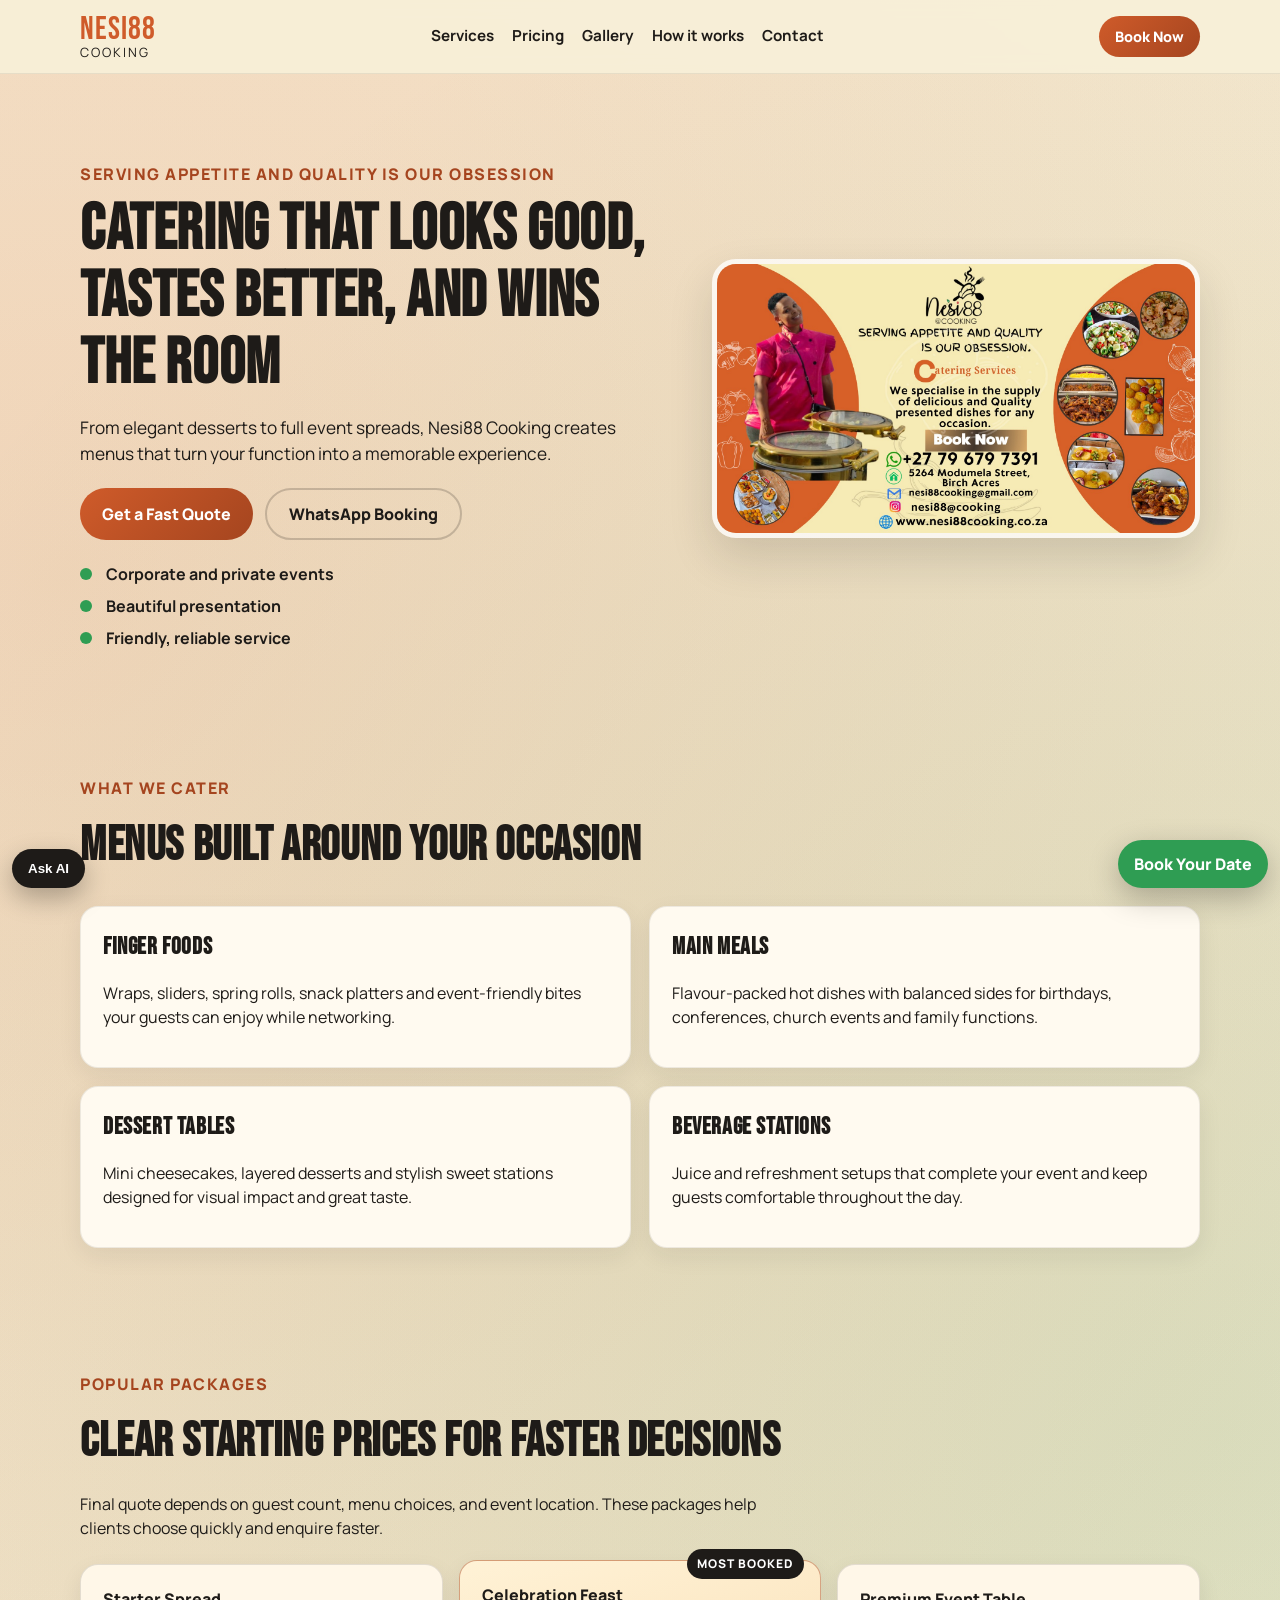
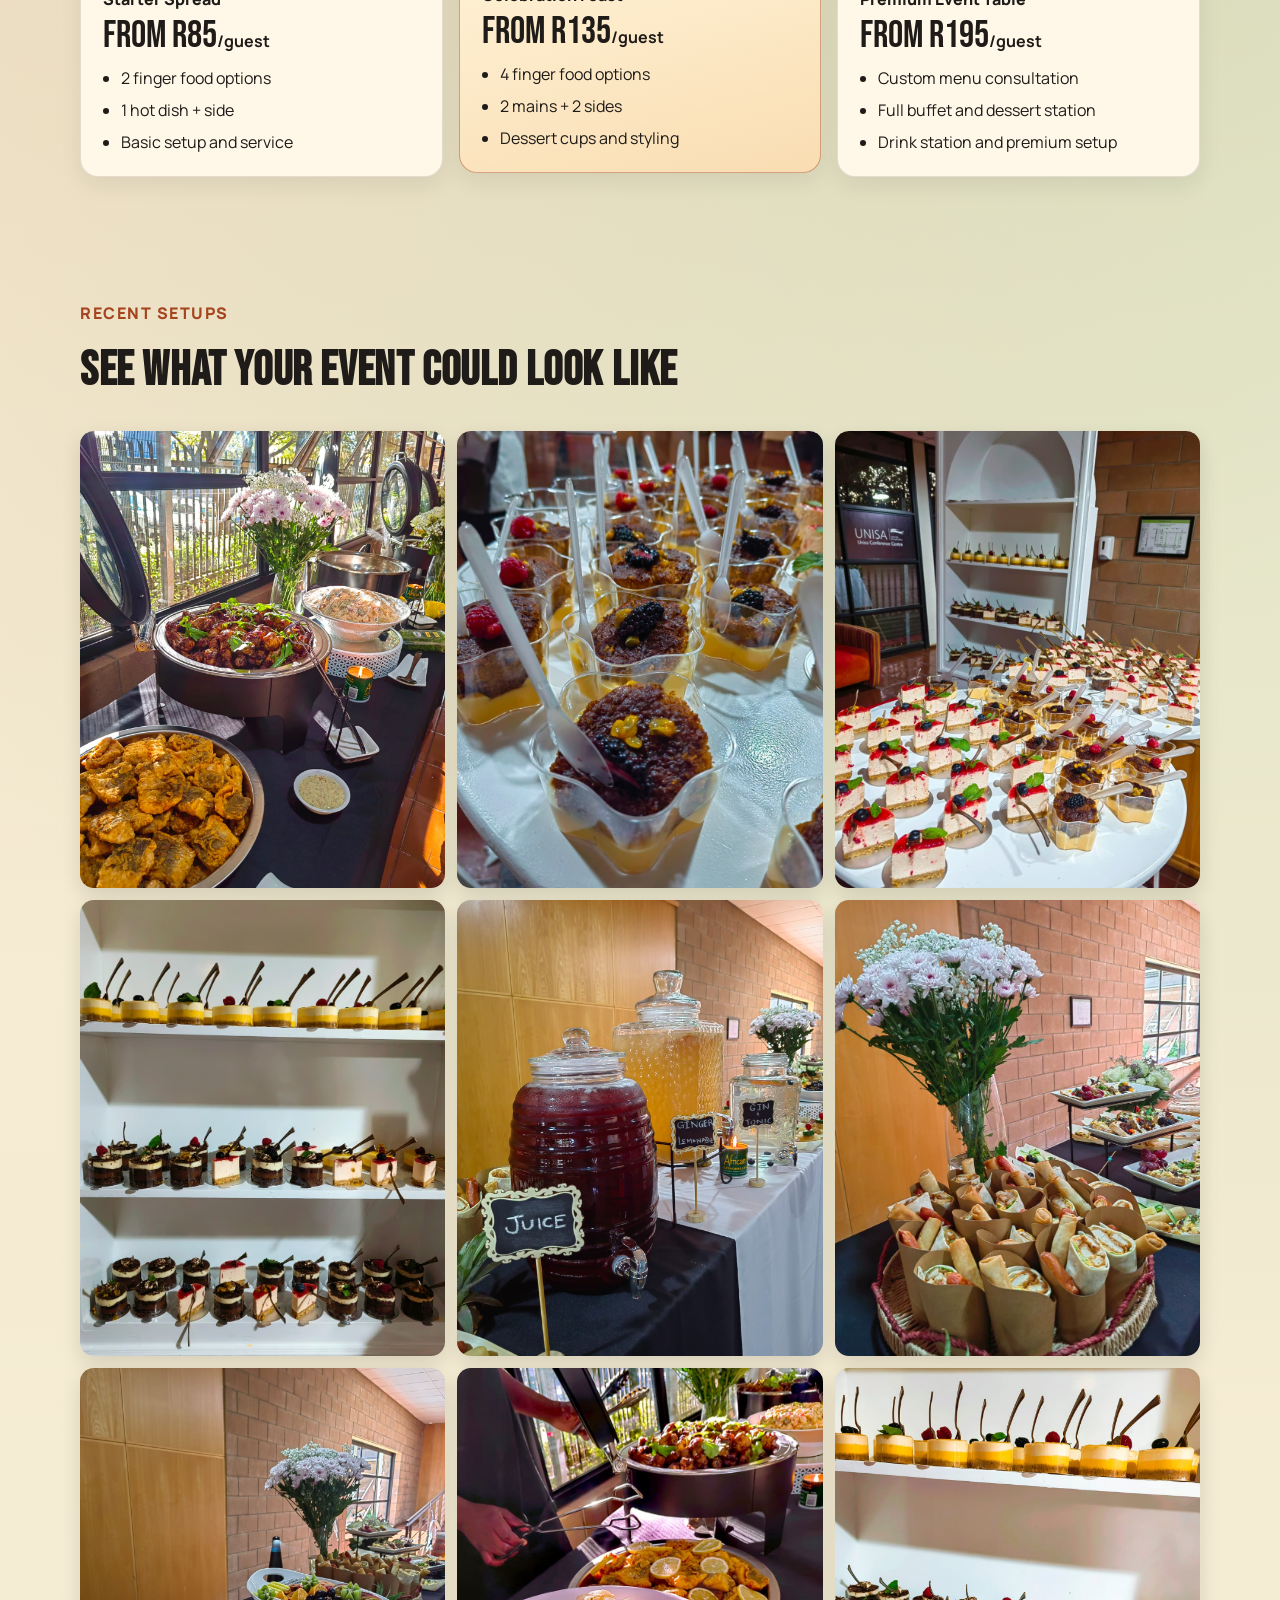
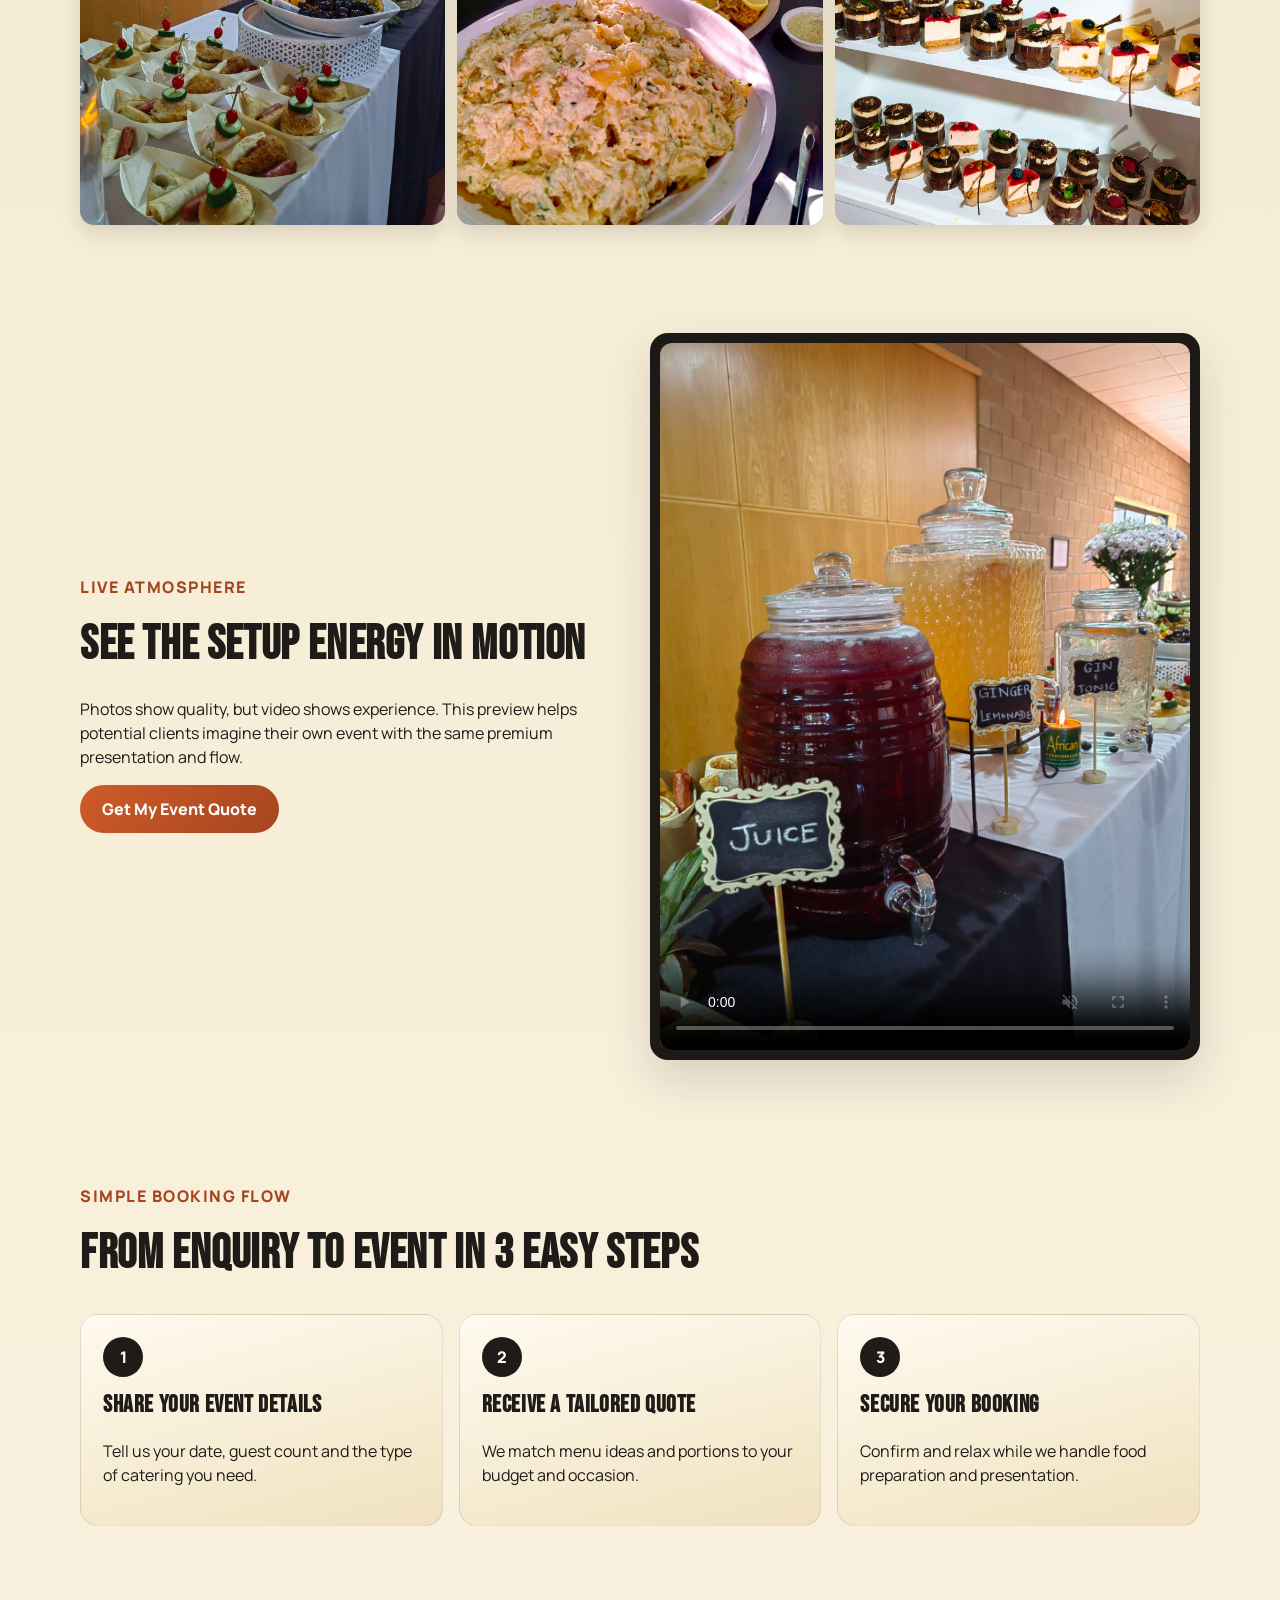
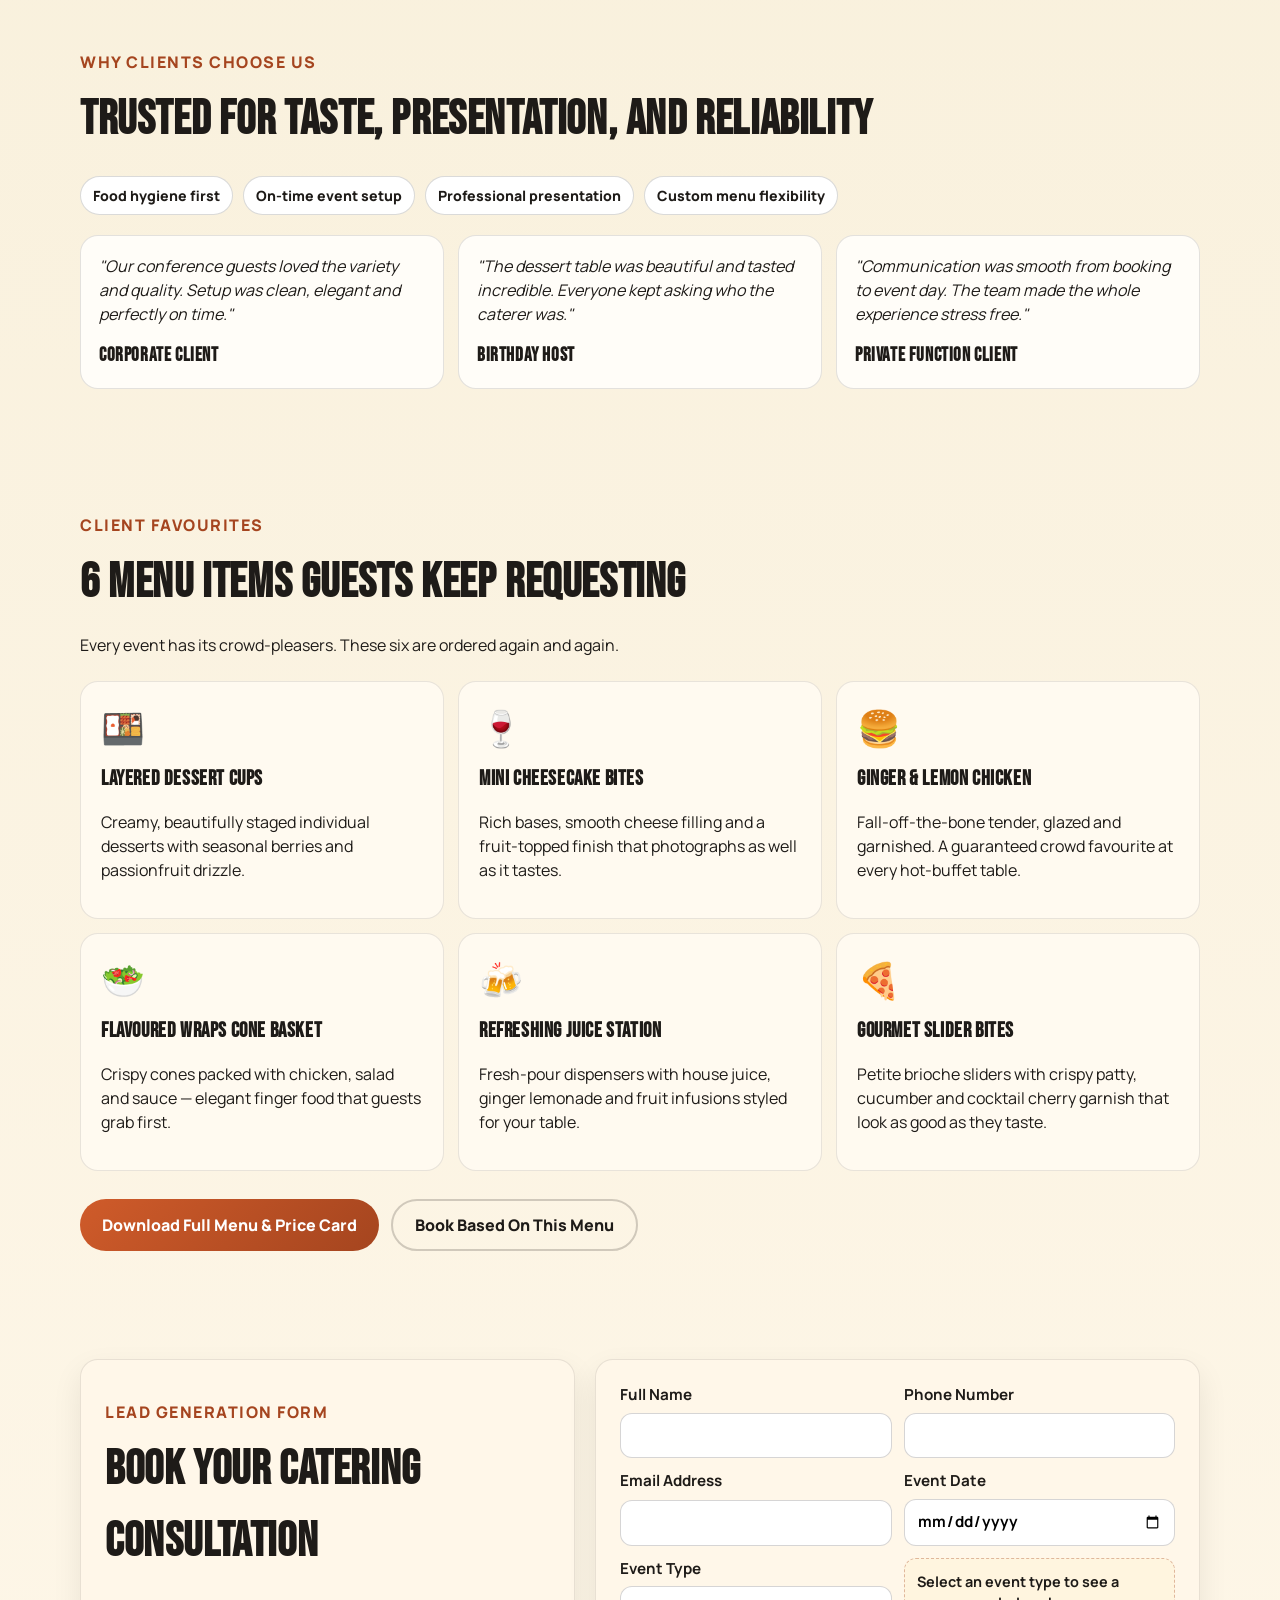
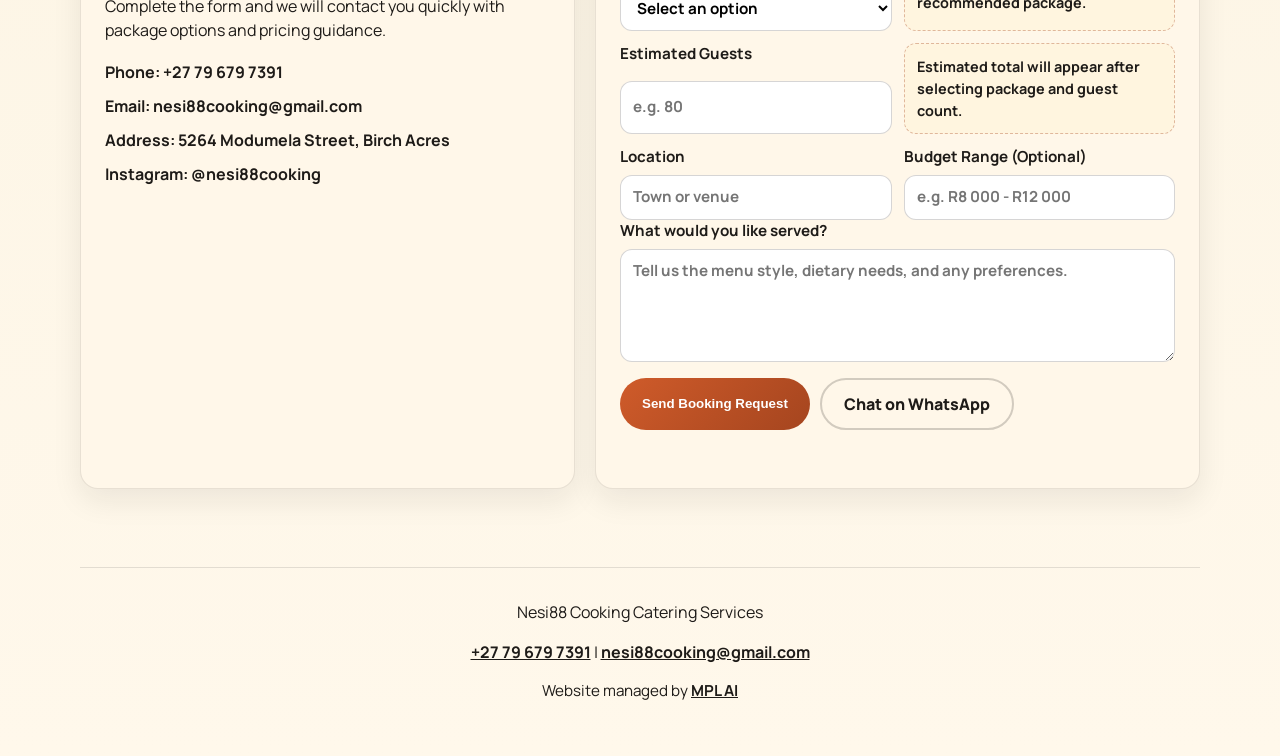
==== index.html @ 7ccdcfac "Initial deploy: Nesi88 Cooking lead-gen website" ====
<!DOCTYPE html>
<html lang="en">
<head>
  <meta charset="UTF-8">
  <meta name="viewport" content="width=device-width, initial-scale=1.0">
  <meta name="description" content="Nesi88 Cooking provides stylish catering for corporate events, private celebrations, and intimate functions in and around Birch Acres.">
  <title>Nesi88 Cooking | Catering Services</title>
  <link rel="preconnect" href="https://fonts.googleapis.com">
  <link rel="preconnect" href="https://fonts.gstatic.com" crossorigin>
  <link href="https://fonts.googleapis.com/css2?family=Bebas+Neue&family=Manrope:wght@400;500;700;800&display=swap" rel="stylesheet">
  <link rel="stylesheet" href="styles.css">
</head>
<body>
  <div id="pageLoader" class="page-loader" aria-hidden="true">
    <div class="loader-logo">
      <span class="logo-main">Nesi88</span>
      <span class="logo-sub">Cooking</span>
    </div>
  </div>

  <div id="scrollProgress" class="scroll-progress" role="progressbar" aria-label="Page scroll progress" aria-valuenow="0" aria-valuemin="0" aria-valuemax="100"></div>
  <button id="menuBackdrop" class="menu-backdrop" aria-hidden="true" tabindex="-1"></button>
  <a class="skip-link" href="#book">Skip to booking form</a>

  <header class="site-header">
    <div class="container nav-wrap">
      <a class="logo" href="#home" aria-label="Nesi88 Cooking home">
        <span class="logo-main">Nesi88</span>
        <span class="logo-sub">Cooking</span>
      </a>

      <button class="mobile-menu-toggle" id="mobileMenuToggle" type="button" aria-expanded="false" aria-controls="mainNav" aria-label="Toggle navigation menu">
        <span></span>
        <span></span>
        <span></span>
      </button>

      <nav class="main-nav" id="mainNav" aria-label="Main navigation">
        <a href="#services">Services</a>
        <a href="#pricing">Pricing</a>
        <a href="#gallery">Gallery</a>
        <a href="#how-it-works">How it works</a>
        <a href="#contact">Contact</a>
      </nav>

      <a class="btn btn-small" href="#book">Book Now</a>
    </div>
  </header>

  <main id="home">
    <section class="hero section-reveal">
      <div class="container hero-grid">
        <div class="hero-copy">
          <p class="eyebrow">Serving appetite and quality is our obsession</p>
          <h1>Catering That Looks Good, Tastes Better, And Wins The Room</h1>
          <p class="hero-text">From elegant desserts to full event spreads, Nesi88 Cooking creates menus that turn your function into a memorable experience.</p>

          <div class="hero-cta">
            <a class="btn" href="#book">Get a Fast Quote</a>
            <a class="btn btn-outline" href="https://wa.me/27796797391" target="_blank" rel="noopener">WhatsApp Booking</a>
          </div>

          <ul class="trust-points" aria-label="Service highlights">
            <li>Corporate and private events</li>
            <li>Beautiful presentation</li>
            <li>Friendly, reliable service</li>
          </ul>
        </div>

        <div class="hero-visual">
          <img src="poster.jpeg" alt="Nesi88 Cooking catering services poster" loading="eager">
        </div>
      </div>
    </section>

    <section id="services" class="services section-reveal">
      <div class="container">
        <p class="section-kicker">What we cater</p>
        <h2>Menus Built Around Your Occasion</h2>

        <div class="service-grid">
          <article class="service-card">
            <h3>Finger Foods</h3>
            <p>Wraps, sliders, spring rolls, snack platters and event-friendly bites your guests can enjoy while networking.</p>
          </article>

          <article class="service-card">
            <h3>Main Meals</h3>
            <p>Flavour-packed hot dishes with balanced sides for birthdays, conferences, church events and family functions.</p>
          </article>

          <article class="service-card">
            <h3>Dessert Tables</h3>
            <p>Mini cheesecakes, layered desserts and stylish sweet stations designed for visual impact and great taste.</p>
          </article>

          <article class="service-card">
            <h3>Beverage Stations</h3>
            <p>Juice and refreshment setups that complete your event and keep guests comfortable throughout the day.</p>
          </article>
        </div>
      </div>
    </section>

    <section id="pricing" class="pricing section-reveal">
      <div class="container">
        <p class="section-kicker">Popular packages</p>
        <h2>Clear Starting Prices For Faster Decisions</h2>
        <p class="section-intro">Final quote depends on guest count, menu choices, and event location. These packages help clients choose quickly and enquire faster.</p>

        <div class="pricing-grid">
          <article class="price-card">
            <p class="price-label">Starter Spread</p>
            <p class="price-value">From R85<span>/guest</span></p>
            <ul>
              <li>2 finger food options</li>
              <li>1 hot dish + side</li>
              <li>Basic setup and service</li>
            </ul>
          </article>

          <article class="price-card price-card-featured">
            <p class="badge">Most Booked</p>
            <p class="price-label">Celebration Feast</p>
            <p class="price-value">From R135<span>/guest</span></p>
            <ul>
              <li>4 finger food options</li>
              <li>2 mains + 2 sides</li>
              <li>Dessert cups and styling</li>
            </ul>
          </article>

          <article class="price-card">
            <p class="price-label">Premium Event Table</p>
            <p class="price-value">From R195<span>/guest</span></p>
            <ul>
              <li>Custom menu consultation</li>
              <li>Full buffet and dessert station</li>
              <li>Drink station and premium setup</li>
            </ul>
          </article>
        </div>
      </div>
    </section>

    <section id="gallery" class="gallery section-reveal">
      <div class="container">
        <p class="section-kicker">Recent setups</p>
        <h2>See What Your Event Could Look Like</h2>

        <div class="gallery-grid">
          <img src="images/menu.jpeg" alt="Event food table with plated options" loading="lazy">
          <img src="images/desert.jpeg" alt="Mini desserts served in cups" loading="lazy">
          <img src="images/desert2.jpeg" alt="Dessert display with assorted mini cakes" loading="lazy">
          <img src="images/desert3.jpeg" alt="Dessert station with cheesecakes and cups" loading="lazy">
          <img src="images/juice.jpeg" alt="Refreshing juice station setup" loading="lazy">
          <img src="images/wraps.jpeg" alt="Basket of wraps and finger foods" loading="lazy">
          <img src="images/burgers.jpeg" alt="Slider burgers and finger snacks served for events" loading="lazy">
          <img src="images/salds.jpeg" alt="Hot meals and side dishes in catering setup" loading="lazy">
          <img src="images/desert on rack.jpeg" alt="Tiered dessert rack for catered event" loading="lazy">
        </div>
      </div>
    </section>

    <section class="showcase section-reveal" aria-label="Catering showcase reel">
      <div class="container showcase-grid">
        <div>
          <p class="section-kicker">Live atmosphere</p>
          <h2>See The Setup Energy In Motion</h2>
          <p>Photos show quality, but video shows experience. This preview helps potential clients imagine their own event with the same premium presentation and flow.</p>
          <a class="btn" href="#book">Get My Event Quote</a>
        </div>
        <div class="showcase-media">
          <video controls autoplay muted loop playsinline preload="metadata" poster="images/juice.jpeg">
            <source src="images/drink-rack-vid.mp4" type="video/mp4">
            Your browser does not support the video tag.
          </video>
        </div>
      </div>
    </section>

    <section id="how-it-works" class="process section-reveal">
      <div class="container">
        <p class="section-kicker">Simple booking flow</p>
        <h2>From Enquiry To Event In 3 Easy Steps</h2>

        <div class="steps">
          <article>
            <span>1</span>
            <h3>Share your event details</h3>
            <p>Tell us your date, guest count and the type of catering you need.</p>
          </article>
          <article>
            <span>2</span>
            <h3>Receive a tailored quote</h3>
            <p>We match menu ideas and portions to your budget and occasion.</p>
          </article>
          <article>
            <span>3</span>
            <h3>Secure your booking</h3>
            <p>Confirm and relax while we handle food preparation and presentation.</p>
          </article>
        </div>
      </div>
    </section>

    <section class="social-proof section-reveal" aria-label="Client trust and testimonials">
      <div class="container">
        <p class="section-kicker">Why clients choose us</p>
        <h2>Trusted For Taste, Presentation, And Reliability</h2>

        <div class="badge-row" role="list" aria-label="Trust badges">
          <span role="listitem">Food hygiene first</span>
          <span role="listitem">On-time event setup</span>
          <span role="listitem">Professional presentation</span>
          <span role="listitem">Custom menu flexibility</span>
        </div>

        <div class="testimonial-grid">
          <article>
            <p>"Our conference guests loved the variety and quality. Setup was clean, elegant and perfectly on time."</p>
            <h3>Corporate Client</h3>
          </article>
          <article>
            <p>"The dessert table was beautiful and tasted incredible. Everyone kept asking who the caterer was."</p>
            <h3>Birthday Host</h3>
          </article>
          <article>
            <p>"Communication was smooth from booking to event day. The team made the whole experience stress free."</p>
            <h3>Private Function Client</h3>
          </article>
        </div>
      </div>
    </section>

    <section class="top-menu section-reveal" aria-label="Most requested menu items">
      <div class="container">
        <p class="section-kicker">Client favourites</p>
        <h2>6 Menu Items Guests Keep Requesting</h2>
        <p class="section-intro">Every event has its crowd-pleasers. These six are ordered again and again.</p>

        <div class="menu-items-grid">
          <article class="menu-item-card">
            <span class="menu-icon">&#127857;</span>
            <h3>Layered Dessert Cups</h3>
            <p>Creamy, beautifully staged individual desserts with seasonal berries and passionfruit drizzle.</p>
          </article>
          <article class="menu-item-card">
            <span class="menu-icon">&#127863;</span>
            <h3>Mini Cheesecake Bites</h3>
            <p>Rich bases, smooth cheese filling and a fruit-topped finish that photographs as well as it tastes.</p>
          </article>
          <article class="menu-item-card">
            <span class="menu-icon">&#127828;</span>
            <h3>Ginger &amp; Lemon Chicken</h3>
            <p>Fall-off-the-bone tender, glazed and garnished. A guaranteed crowd favourite at every hot-buffet table.</p>
          </article>
          <article class="menu-item-card">
            <span class="menu-icon">&#129367;</span>
            <h3>Flavoured Wraps Cone Basket</h3>
            <p>Crispy cones packed with chicken, salad and sauce — elegant finger food that guests grab first.</p>
          </article>
          <article class="menu-item-card">
            <span class="menu-icon">&#127867;</span>
            <h3>Refreshing Juice Station</h3>
            <p>Fresh-pour dispensers with house juice, ginger lemonade and fruit infusions styled for your table.</p>
          </article>
          <article class="menu-item-card">
            <span class="menu-icon">&#127829;</span>
            <h3>Gourmet Slider Bites</h3>
            <p>Petite brioche sliders with crispy patty, cucumber and cocktail cherry garnish that look as good as they taste.</p>
          </article>
        </div>

        <div class="menu-cta">
          <a class="btn" href="nesi88-menu.pdf.html" target="_blank" rel="noopener">Download Full Menu &amp; Price Card</a>
          <a class="btn btn-outline" href="#book">Book Based On This Menu</a>
        </div>
      </div>
    </section>

    <section id="book" class="booking section-reveal">
      <div class="container booking-grid">
        <div class="booking-copy">
          <p class="section-kicker">Lead generation form</p>
          <h2>Book Your Catering Consultation</h2>
          <p>Complete the form and we will contact you quickly with package options and pricing guidance.</p>

          <ul>
            <li>Phone: +27 79 679 7391</li>
            <li>Email: nesi88cooking@gmail.com</li>
            <li>Address: 5264 Modumela Street, Birch Acres</li>
            <li>Instagram: @nesi88cooking</li>
          </ul>
        </div>

        <form id="bookingForm" class="booking-form" action="send-booking.php" method="post" novalidate>
          <input type="text" name="website" class="honeypot" tabindex="-1" autocomplete="off" aria-hidden="true">
          <div class="field-grid">
            <label>Full Name
              <input type="text" name="name" autocomplete="name" required>
            </label>

            <label>Phone Number
              <input type="tel" name="phone" autocomplete="tel" required>
            </label>

            <label>Email Address
              <input type="email" name="email" autocomplete="email">
            </label>

            <label>Event Date
              <input type="date" name="eventDate" required>
            </label>

            <label>Event Type
              <select name="eventType" required>
                <option value="">Select an option</option>
                <option>Wedding</option>
                <option>Birthday</option>
                <option>Corporate Event</option>
                <option>Funeral/Cultural Gathering</option>
                <option>Private Function</option>
                <option>Other</option>
              </select>
            </label>

            <p id="packageHint" class="package-hint" aria-live="polite">Select an event type to see a recommended package.</p>

            <label>Estimated Guests
              <input type="number" name="guests" min="10" placeholder="e.g. 80" required>
            </label>

            <p id="estimateHint" class="estimate-hint" aria-live="polite">Estimated total will appear after selecting package and guest count.</p>

            <label>Location
              <input type="text" name="location" placeholder="Town or venue" required>
            </label>

            <label>Budget Range (Optional)
              <input type="text" name="budget" placeholder="e.g. R8 000 - R12 000">
            </label>
          </div>

          <label>What would you like served?
            <textarea name="message" rows="4" placeholder="Tell us the menu style, dietary needs, and any preferences."></textarea>
          </label>

          <div class="form-actions">
            <button class="btn" type="submit">Send Booking Request</button>
            <a class="btn btn-outline" id="whatsAppFallback" href="https://wa.me/27796797391" target="_blank" rel="noopener">Chat on WhatsApp</a>
          </div>

          <p id="formStatus" class="form-status" role="status" aria-live="polite"></p>
        </form>
      </div>
    </section>
  </main>

  <footer id="contact" class="site-footer">
    <div class="container footer-wrap">
      <p>Nesi88 Cooking Catering Services</p>
      <p><a href="tel:+27796797391">+27 79 679 7391</a> | <a href="mailto:nesi88cooking@gmail.com">nesi88cooking@gmail.com</a></p>
      <p class="managed-by">Website managed by <a href="https://www.mplai.co.za" target="_blank" rel="noopener">MPL AI</a></p>
    </div>
  </footer>

  <a class="floating-cta" href="#book" aria-label="Open booking form">Book Your Date</a>

  <section class="chatbot" aria-label="AI FAQ assistant">
    <button id="chatToggle" class="chat-toggle" type="button" aria-expanded="false" aria-controls="chatWindow">
      Ask AI
    </button>

    <div id="chatWindow" class="chat-window" aria-hidden="true">
      <div class="chat-head">
        <h2>Nesi88 AI Assistant</h2>
        <button id="chatClose" class="chat-close" type="button" aria-label="Close assistant">x</button>
      </div>

      <div id="chatMessages" class="chat-messages" role="log" aria-live="polite" aria-relevant="additions"></div>

      <div class="chat-quick-actions" aria-label="FAQ quick actions">
        <button type="button" data-question="How much does catering cost?">Pricing</button>
        <button type="button" data-question="What menu options do you have?">Menu options</button>
        <button type="button" data-question="How do I book?">How to book</button>
        <button type="button" data-question="Do you cater for corporate events?">Corporate events</button>
      </div>

      <form id="chatForm" class="chat-form">
        <label class="chat-label" for="chatInput">Ask a question</label>
        <input id="chatInput" name="chatInput" type="text" placeholder="Type your question..." autocomplete="off">
        <button type="submit">Send</button>
      </form>
    </div>
  </section>

  <script src="script.js"></script>
</body>
</html>
---- styles.css ----
:root {
  --cream: #f5ecd2;
  --sand: #e7d7ad;
  --orange: #cf5b2a;
  --orange-dark: #a5451f;
  --ink: #1e1b18;
  --green: #2f9d53;
  --card: #fffaf0;
  --shadow: 0 20px 45px rgba(30, 27, 24, 0.14);
  --radius: 18px;
}

/* ── Page loader ─────────────────────────── */
.page-loader {
  position: fixed;
  inset: 0;
  z-index: 9999;
  background: #f8f0d9;
  display: flex;
  align-items: center;
  justify-content: center;
  flex-direction: column;
  transition: opacity 0.5s ease, visibility 0.5s ease;
}

.page-loader.hidden {
  opacity: 0;
  visibility: hidden;
  pointer-events: none;
}

.loader-logo {
  display: flex;
  flex-direction: column;
  align-items: center;
  animation: loaderPulse 1s ease-in-out infinite alternate;
}

.loader-logo .logo-main {
  font-family: "Bebas Neue", sans-serif;
  font-size: 3.5rem;
  color: var(--orange);
  letter-spacing: 2px;
}

.loader-logo .logo-sub {
  font-size: 0.85rem;
  letter-spacing: 4px;
  text-transform: uppercase;
  font-weight: 800;
}

@keyframes loaderPulse {
  from { opacity: 0.5; transform: scale(0.97); }
  to   { opacity: 1;   transform: scale(1.03); }
}

/* ── Scroll progress ─────────────────────── */
.scroll-progress {
  position: fixed;
  top: 0;
  left: 0;
  height: 4px;
  width: 0%;
  background: linear-gradient(90deg, var(--orange), var(--green));
  z-index: 100;
  transition: width 0.1s linear;
  border-radius: 0 4px 4px 0;
}

.menu-backdrop {
  position: fixed;
  inset: 0;
  z-index: 25;
  border: 0;
  opacity: 0;
  pointer-events: none;
  background: rgba(16, 14, 12, 0.22);
  backdrop-filter: blur(2px);
  transition: opacity 0.2s ease;
}

.menu-backdrop.is-visible {
  opacity: 1;
  pointer-events: auto;
}

* {
  box-sizing: border-box;
}

html {
  scroll-behavior: smooth;
}

body {
  margin: 0;
  font-family: "Manrope", sans-serif;
  color: var(--ink);
  background:
    radial-gradient(circle at 5% 8%, rgba(207, 91, 42, 0.18) 0, transparent 30%),
    radial-gradient(circle at 95% 20%, rgba(47, 157, 83, 0.14) 0, transparent 27%),
    linear-gradient(180deg, #f8f0d9 0%, #f4ebd2 40%, #fff8eb 100%);
  line-height: 1.5;
}

body.menu-open {
  overflow: hidden;
}

img {
  max-width: 100%;
  display: block;
}

.skip-link {
  position: absolute;
  top: -40px;
  left: 10px;
  background: var(--ink);
  color: #fff;
  padding: 8px 12px;
  z-index: 99;
}

.skip-link:focus {
  top: 10px;
}

.container {
  width: min(1120px, 92%);
  margin: 0 auto;
}

.site-header {
  position: sticky;
  top: 0;
  z-index: 30;
  backdrop-filter: blur(8px);
  background: rgba(248, 240, 217, 0.9);
  border-bottom: 1px solid rgba(30, 27, 24, 0.08);
}

.nav-wrap {
  display: flex;
  align-items: center;
  justify-content: space-between;
  gap: 18px;
  padding: 14px 0;
}

.logo {
  text-decoration: none;
  color: var(--ink);
  display: flex;
  flex-direction: column;
  line-height: 1;
}

.logo-main {
  font-family: "Bebas Neue", sans-serif;
  letter-spacing: 1px;
  font-size: 2rem;
  color: var(--orange);
}

.logo-sub {
  font-size: 0.8rem;
  letter-spacing: 2px;
  text-transform: uppercase;
}

.main-nav {
  display: flex;
  align-items: center;
  gap: 18px;
}

.main-nav a {
  text-decoration: none;
  color: var(--ink);
  font-weight: 700;
  font-size: 0.95rem;
}

.mobile-menu-toggle {
  display: none;
  border: 0;
  background: transparent;
  width: 42px;
  height: 42px;
  padding: 8px;
  border-radius: 10px;
  cursor: pointer;
}

.mobile-menu-toggle span {
  display: block;
  width: 100%;
  height: 3px;
  border-radius: 999px;
  background: var(--ink);
  margin: 5px 0;
  transition: transform 0.25s ease, opacity 0.25s ease;
}

.mobile-menu-toggle.is-open span:nth-child(1) {
  transform: translateY(8px) rotate(45deg);
}

.mobile-menu-toggle.is-open span:nth-child(2) {
  opacity: 0;
}

.mobile-menu-toggle.is-open span:nth-child(3) {
  transform: translateY(-8px) rotate(-45deg);
}

.btn {
  border: 0;
  border-radius: 999px;
  background: linear-gradient(135deg, var(--orange), var(--orange-dark));
  color: #fff;
  font-weight: 800;
  padding: 12px 22px;
  text-decoration: none;
  display: inline-flex;
  align-items: center;
  justify-content: center;
  cursor: pointer;
  transition: transform 0.2s ease, filter 0.2s ease;
}

.btn:hover,
.btn:focus-visible {
  transform: translateY(-1px);
  filter: brightness(1.05);
}

.btn-small {
  padding: 10px 16px;
  font-size: 0.9rem;
}

.btn-outline {
  background: transparent;
  color: var(--ink);
  border: 2px solid rgba(30, 27, 24, 0.2);
}

.hero {
  padding: 72px 0 56px;
}

.hero-grid {
  display: grid;
  grid-template-columns: 1.1fr 0.9fr;
  gap: 36px;
  align-items: center;
}

.eyebrow,
.section-kicker {
  color: var(--orange-dark);
  text-transform: uppercase;
  letter-spacing: 1.5px;
  font-weight: 800;
  margin-bottom: 10px;
}

h1,
h2,
h3 {
  font-family: "Bebas Neue", sans-serif;
  letter-spacing: 0.6px;
  margin: 0 0 14px;
}

h1 {
  font-size: clamp(2.2rem, 5vw, 4rem);
  line-height: 1.05;
}

h2 {
  font-size: clamp(1.8rem, 4vw, 3rem);
}

h3 {
  font-size: 1.5rem;
}

.hero-text {
  font-size: 1.08rem;
  max-width: 52ch;
}

.hero-cta {
  margin: 22px 0;
  display: flex;
  flex-wrap: wrap;
  gap: 12px;
}

.trust-points {
  list-style: none;
  padding: 0;
  margin: 16px 0 0;
  display: grid;
  gap: 8px;
}

.trust-points li {
  padding-left: 26px;
  position: relative;
  font-weight: 700;
}

.trust-points li::before {
  content: "";
  width: 12px;
  height: 12px;
  border-radius: 50%;
  background: var(--green);
  position: absolute;
  left: 0;
  top: 6px;
}

.hero-visual img {
  border-radius: 24px;
  box-shadow: var(--shadow);
  border: 5px solid rgba(255, 255, 255, 0.75);
}

.services,
.pricing,
.gallery,
.showcase,
.process,
.social-proof,
.top-menu,
.booking {
  padding: 54px 0;
}

/* ── Top 6 menu items ────────────────────── */
.menu-items-grid {
  margin-top: 24px;
  display: grid;
  grid-template-columns: repeat(3, minmax(220px, 1fr));
  gap: 14px;
}

.menu-item-card {
  background: var(--card);
  border: 1px solid rgba(30, 27, 24, 0.1);
  border-radius: var(--radius);
  padding: 20px;
  transition: transform 0.22s ease, box-shadow 0.22s ease;
}

.menu-item-card:hover {
  transform: translateY(-4px);
  box-shadow: 0 16px 36px rgba(30, 27, 24, 0.12);
}

.menu-icon {
  font-size: 2.2rem;
  display: block;
  margin-bottom: 8px;
}

.menu-item-card h3 {
  font-size: 1.3rem;
  margin-bottom: 6px;
}

.menu-cta {
  margin-top: 28px;
  display: flex;
  flex-wrap: wrap;
  gap: 12px;
}

.section-intro {
  max-width: 68ch;
  margin: 0;
}

.service-grid {
  margin-top: 24px;
  display: grid;
  grid-template-columns: repeat(2, minmax(240px, 1fr));
  gap: 18px;
}

.service-card {
  background: var(--card);
  border-radius: var(--radius);
  padding: 22px;
  box-shadow: 0 8px 25px rgba(30, 27, 24, 0.07);
  border: 1px solid rgba(30, 27, 24, 0.08);
}

.pricing-grid {
  margin-top: 24px;
  display: grid;
  grid-template-columns: repeat(3, minmax(220px, 1fr));
  gap: 16px;
}

.price-card {
  background: #fff7e8;
  border: 1px solid rgba(30, 27, 24, 0.12);
  border-radius: var(--radius);
  padding: 22px;
  position: relative;
  box-shadow: 0 8px 22px rgba(30, 27, 24, 0.08);
}

.price-card-featured {
  background: linear-gradient(165deg, #fff2d6, #f9ddb2);
  border: 1px solid rgba(165, 69, 31, 0.45);
  transform: translateY(-4px);
}

.badge {
  position: absolute;
  top: -12px;
  right: 16px;
  margin: 0;
  font-size: 0.75rem;
  text-transform: uppercase;
  letter-spacing: 1px;
  background: var(--ink);
  color: #fff;
  padding: 6px 10px;
  border-radius: 999px;
  font-weight: 800;
}

.price-label {
  font-weight: 800;
  margin: 0 0 6px;
}

.price-value {
  font-family: "Bebas Neue", sans-serif;
  font-size: 2.4rem;
  margin: 0 0 10px;
  line-height: 1;
}

.price-value span {
  font-family: "Manrope", sans-serif;
  font-size: 1rem;
  font-weight: 700;
}

.price-card ul {
  margin: 0;
  padding-left: 18px;
  display: grid;
  gap: 8px;
}

.gallery-grid {
  margin-top: 24px;
  display: grid;
  grid-template-columns: repeat(3, 1fr);
  gap: 12px;
}

.gallery-grid img {
  width: 100%;
  aspect-ratio: 4 / 5;
  object-fit: cover;
  border-radius: 14px;
  box-shadow: 0 8px 20px rgba(0, 0, 0, 0.12);
}

.showcase-grid {
  display: grid;
  grid-template-columns: 1fr 1fr;
  gap: 20px;
  align-items: center;
}

.showcase-media {
  background: #1c1917;
  border-radius: var(--radius);
  padding: 10px;
  box-shadow: var(--shadow);
}

.showcase-media video {
  width: 100%;
  border-radius: 12px;
  display: block;
}

.steps {
  margin-top: 24px;
  display: grid;
  grid-template-columns: repeat(3, 1fr);
  gap: 16px;
}

.steps article {
  background: linear-gradient(165deg, #fffaf0, #f0e2be);
  border-radius: var(--radius);
  padding: 22px;
  border: 1px solid rgba(30, 27, 24, 0.1);
}

.steps span {
  display: inline-grid;
  place-items: center;
  width: 40px;
  height: 40px;
  border-radius: 999px;
  background: var(--ink);
  color: #fff;
  font-weight: 800;
  margin-bottom: 10px;
}

.badge-row {
  margin-top: 20px;
  display: flex;
  flex-wrap: wrap;
  gap: 10px;
}

.badge-row span {
  background: #fff;
  border: 1px solid rgba(30, 27, 24, 0.16);
  padding: 8px 12px;
  border-radius: 999px;
  font-size: 0.88rem;
  font-weight: 800;
}

.testimonial-grid {
  margin-top: 20px;
  display: grid;
  grid-template-columns: repeat(3, minmax(220px, 1fr));
  gap: 14px;
}

.testimonial-grid article {
  background: #fffdf8;
  border: 1px solid rgba(30, 27, 24, 0.12);
  border-radius: var(--radius);
  padding: 18px;
}

.testimonial-grid article p {
  font-style: italic;
  margin-top: 0;
}

.testimonial-grid article h3 {
  margin-bottom: 0;
  font-size: 1.2rem;
}

.booking-grid {
  display: grid;
  grid-template-columns: 0.9fr 1.1fr;
  gap: 20px;
}

.booking-copy,
.booking-form {
  background: #fff7e9;
  border-radius: var(--radius);
  padding: 24px;
  border: 1px solid rgba(30, 27, 24, 0.1);
  box-shadow: 0 12px 30px rgba(30, 27, 24, 0.08);
}

.booking-copy ul {
  list-style: none;
  padding: 0;
  margin: 18px 0 0;
  display: grid;
  gap: 10px;
  font-weight: 700;
}

.field-grid {
  display: grid;
  grid-template-columns: repeat(2, 1fr);
  gap: 12px;
}

.package-hint,
.estimate-hint {
  margin: 0;
  padding: 12px;
  border-radius: 12px;
  background: #fff5df;
  border: 1px dashed rgba(165, 69, 31, 0.35);
  font-weight: 700;
  font-size: 0.9rem;
}

label {
  display: grid;
  gap: 6px;
  font-weight: 700;
  font-size: 0.95rem;
}

.honeypot {
  position: absolute;
  left: -9999px;
  width: 1px;
  height: 1px;
  opacity: 0;
  pointer-events: none;
}

input,
select,
textarea {
  width: 100%;
  border: 1px solid rgba(30, 27, 24, 0.18);
  background: #fff;
  border-radius: 12px;
  padding: 10px 12px;
  font: inherit;
}

input:focus,
select:focus,
textarea:focus {
  outline: 2px solid rgba(207, 91, 42, 0.5);
  outline-offset: 1px;
  border-color: var(--orange);
}

.form-actions {
  display: flex;
  flex-wrap: wrap;
  gap: 10px;
  margin-top: 16px;
}

.form-status {
  min-height: 22px;
  margin: 12px 0 0;
  font-weight: 700;
}

.site-footer {
  padding: 24px 0 38px;
}

.footer-wrap {
  border-top: 1px solid rgba(30, 27, 24, 0.12);
  padding-top: 16px;
  text-align: center;
}

.footer-wrap a {
  color: var(--ink);
  font-weight: 700;
}

.managed-by {
  margin-top: 10px;
  font-size: 0.95rem;
}

.floating-cta {
  position: fixed;
  right: 12px;
  bottom: 12px;
  z-index: 40;
  background: var(--green);
  color: #fff;
  text-decoration: none;
  font-weight: 800;
  padding: 12px 16px;
  border-radius: 999px;
  box-shadow: 0 10px 30px rgba(0, 0, 0, 0.25);
}

.chatbot {
  position: fixed;
  left: 12px;
  bottom: 12px;
  z-index: 45;
}

.chat-toggle {
  border: 0;
  border-radius: 999px;
  background: var(--ink);
  color: #fff;
  padding: 12px 16px;
  font-weight: 800;
  cursor: pointer;
  box-shadow: 0 10px 26px rgba(0, 0, 0, 0.28);
}

.chat-window {
  margin-top: 10px;
  width: min(360px, calc(100vw - 24px));
  background: #fffaf0;
  border: 1px solid rgba(30, 27, 24, 0.12);
  border-radius: 16px;
  box-shadow: 0 18px 40px rgba(0, 0, 0, 0.2);
  overflow: hidden;
  display: none;
}

.chat-window.is-open {
  display: block;
}

.chat-head {
  display: flex;
  align-items: center;
  justify-content: space-between;
  background: linear-gradient(135deg, var(--orange), var(--orange-dark));
  color: #fff;
  padding: 10px 12px;
}

.chat-head h2 {
  margin: 0;
  font-size: 1.2rem;
  line-height: 1;
}

.chat-close {
  border: 0;
  background: transparent;
  color: #fff;
  font-size: 1.1rem;
  font-weight: 800;
  cursor: pointer;
}

.chat-messages {
  max-height: 250px;
  overflow-y: auto;
  padding: 10px;
  display: grid;
  gap: 8px;
}

.chat-msg {
  padding: 9px 10px;
  border-radius: 10px;
  font-size: 0.92rem;
}

.chat-msg.bot {
  background: #f4ead1;
  border: 1px solid rgba(30, 27, 24, 0.08);
}

.chat-msg.user {
  background: #e7f4ea;
  border: 1px solid rgba(47, 157, 83, 0.22);
}

.chat-actions {
  margin-top: 8px;
  display: flex;
  flex-wrap: wrap;
  gap: 6px;
}

.chat-actions button {
  border: 1px solid rgba(30, 27, 24, 0.2);
  background: #fff;
  border-radius: 999px;
  padding: 6px 10px;
  font-size: 0.8rem;
  font-weight: 700;
  cursor: pointer;
}

.chat-quick-actions {
  padding: 0 10px 10px;
  display: flex;
  flex-wrap: wrap;
  gap: 6px;
}

.chat-quick-actions button {
  border: 1px solid rgba(30, 27, 24, 0.2);
  background: #fff;
  border-radius: 999px;
  padding: 6px 10px;
  font-size: 0.78rem;
  font-weight: 700;
  cursor: pointer;
}

.chat-form {
  border-top: 1px solid rgba(30, 27, 24, 0.1);
  padding: 10px;
  display: grid;
  grid-template-columns: 1fr auto;
  gap: 8px;
}

.chat-label {
  grid-column: 1 / -1;
  font-size: 0.8rem;
}

.chat-form input {
  border-radius: 10px;
}

.chat-form button {
  border: 0;
  border-radius: 10px;
  padding: 8px 12px;
  font-weight: 700;
  color: #fff;
  background: var(--ink);
  cursor: pointer;
}

.section-reveal {
  opacity: 0;
  transform: translateY(24px);
  transition: opacity 0.6s ease, transform 0.6s ease;
}

.section-reveal.visible {
  opacity: 1;
  transform: translateY(0);
}

@media (max-width: 980px) {
  .nav-wrap {
    position: relative;
    gap: 10px;
  }

  .mobile-menu-toggle {
    display: block;
    order: 2;
  }

  .main-nav {
    display: grid;
    position: absolute;
    left: 0;
    right: 0;
    top: calc(100% + 10px);
    background: #fffaf0;
    border: 1px solid rgba(30, 27, 24, 0.12);
    border-radius: 14px;
    box-shadow: 0 12px 28px rgba(0, 0, 0, 0.12);
    padding: 10px;
    gap: 4px;
    transform: translateY(-6px);
    opacity: 0;
    pointer-events: none;
    transition: opacity 0.2s ease, transform 0.2s ease;
  }

  .main-nav a {
    padding: 10px 12px;
    border-radius: 8px;
  }

  .main-nav a:hover,
  .main-nav a:focus-visible {
    background: #f3e3bc;
  }

  .main-nav.is-open {
    opacity: 1;
    transform: translateY(0);
    pointer-events: auto;
  }

  .btn-small {
    display: none;
  }

  .hero-grid,
  .showcase-grid,
  .booking-grid {
    grid-template-columns: 1fr;
  }

  .hero {
    padding-top: 42px;
  }
}

@media (max-width: 760px) {
  .service-grid,
  .pricing-grid,
  .gallery-grid,
  .steps,
  .testimonial-grid,
  .menu-items-grid,
  .field-grid {
    grid-template-columns: 1fr;
  }

  .gallery-grid img {
    aspect-ratio: 16 / 11;
  }

  .chatbot {
    left: 10px;
    right: 10px;
    bottom: 72px;
  }

  .chat-toggle {
    width: 100%;
  }
}
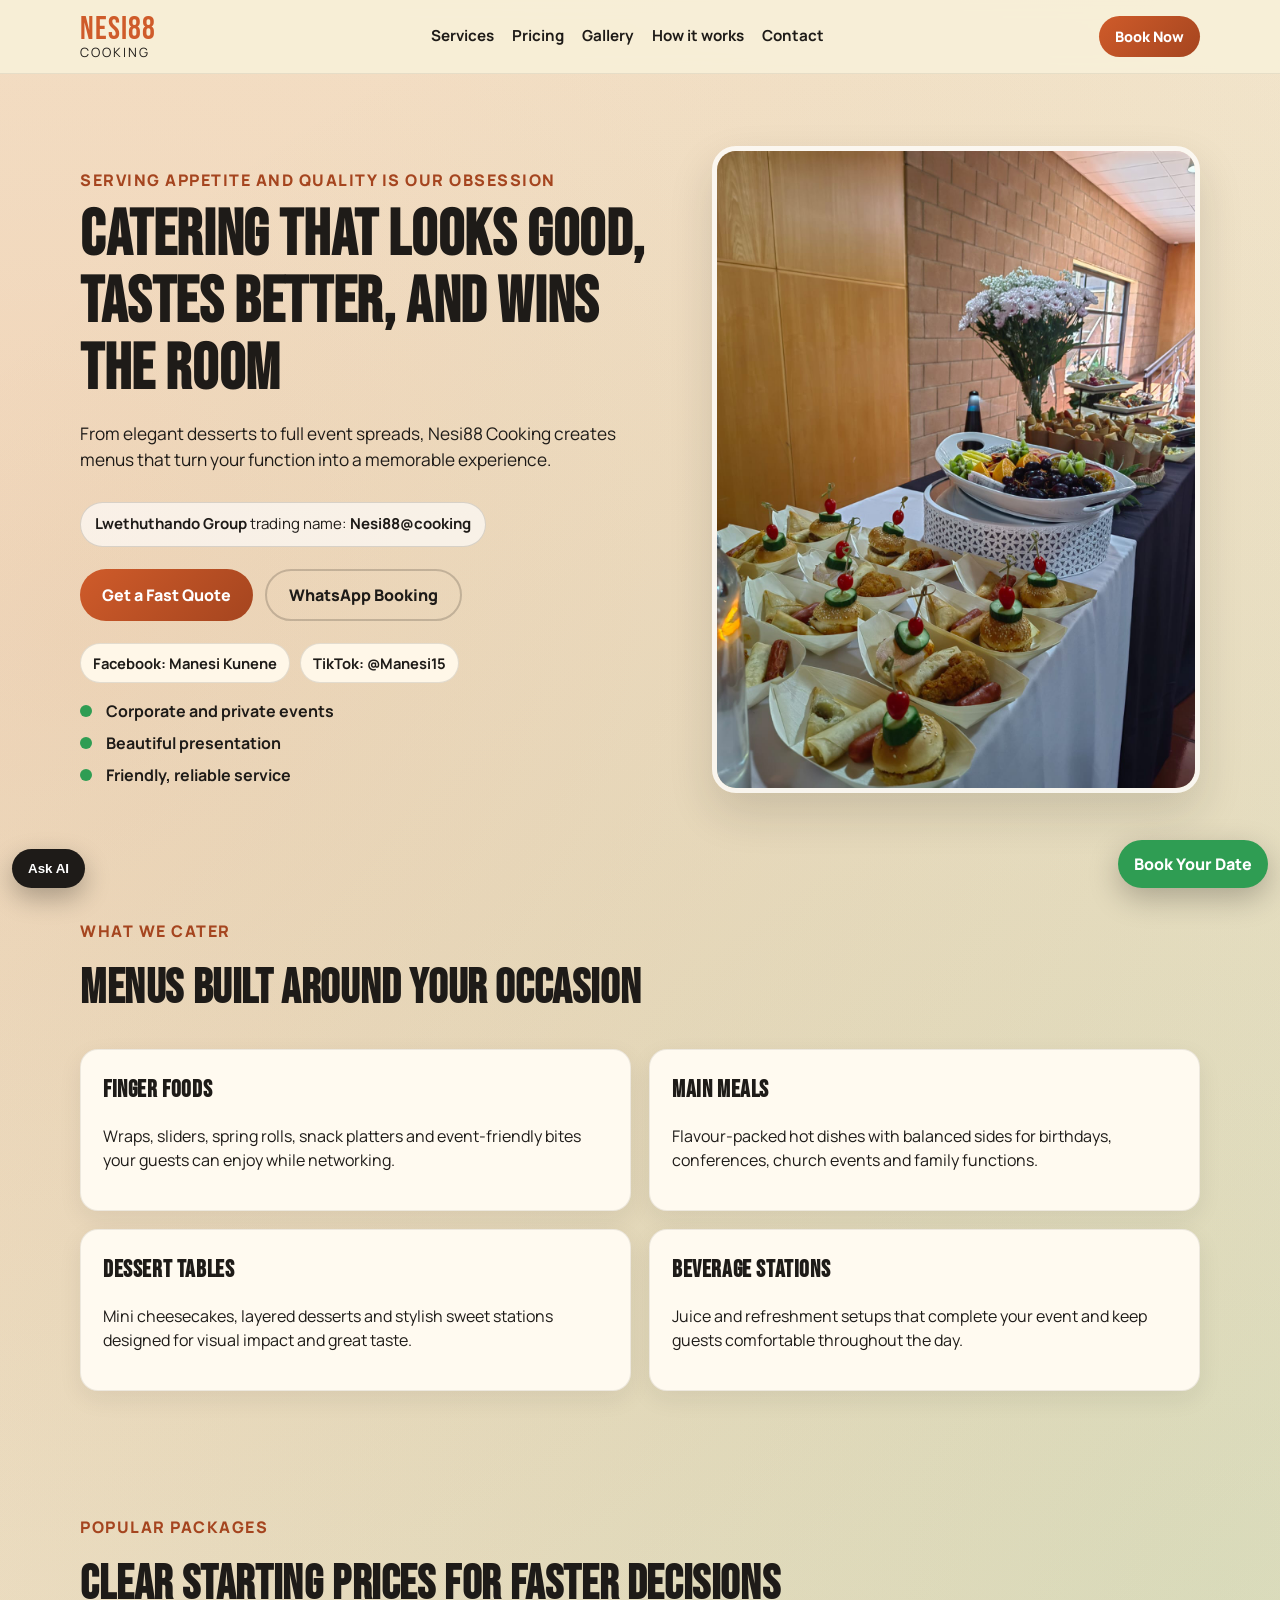
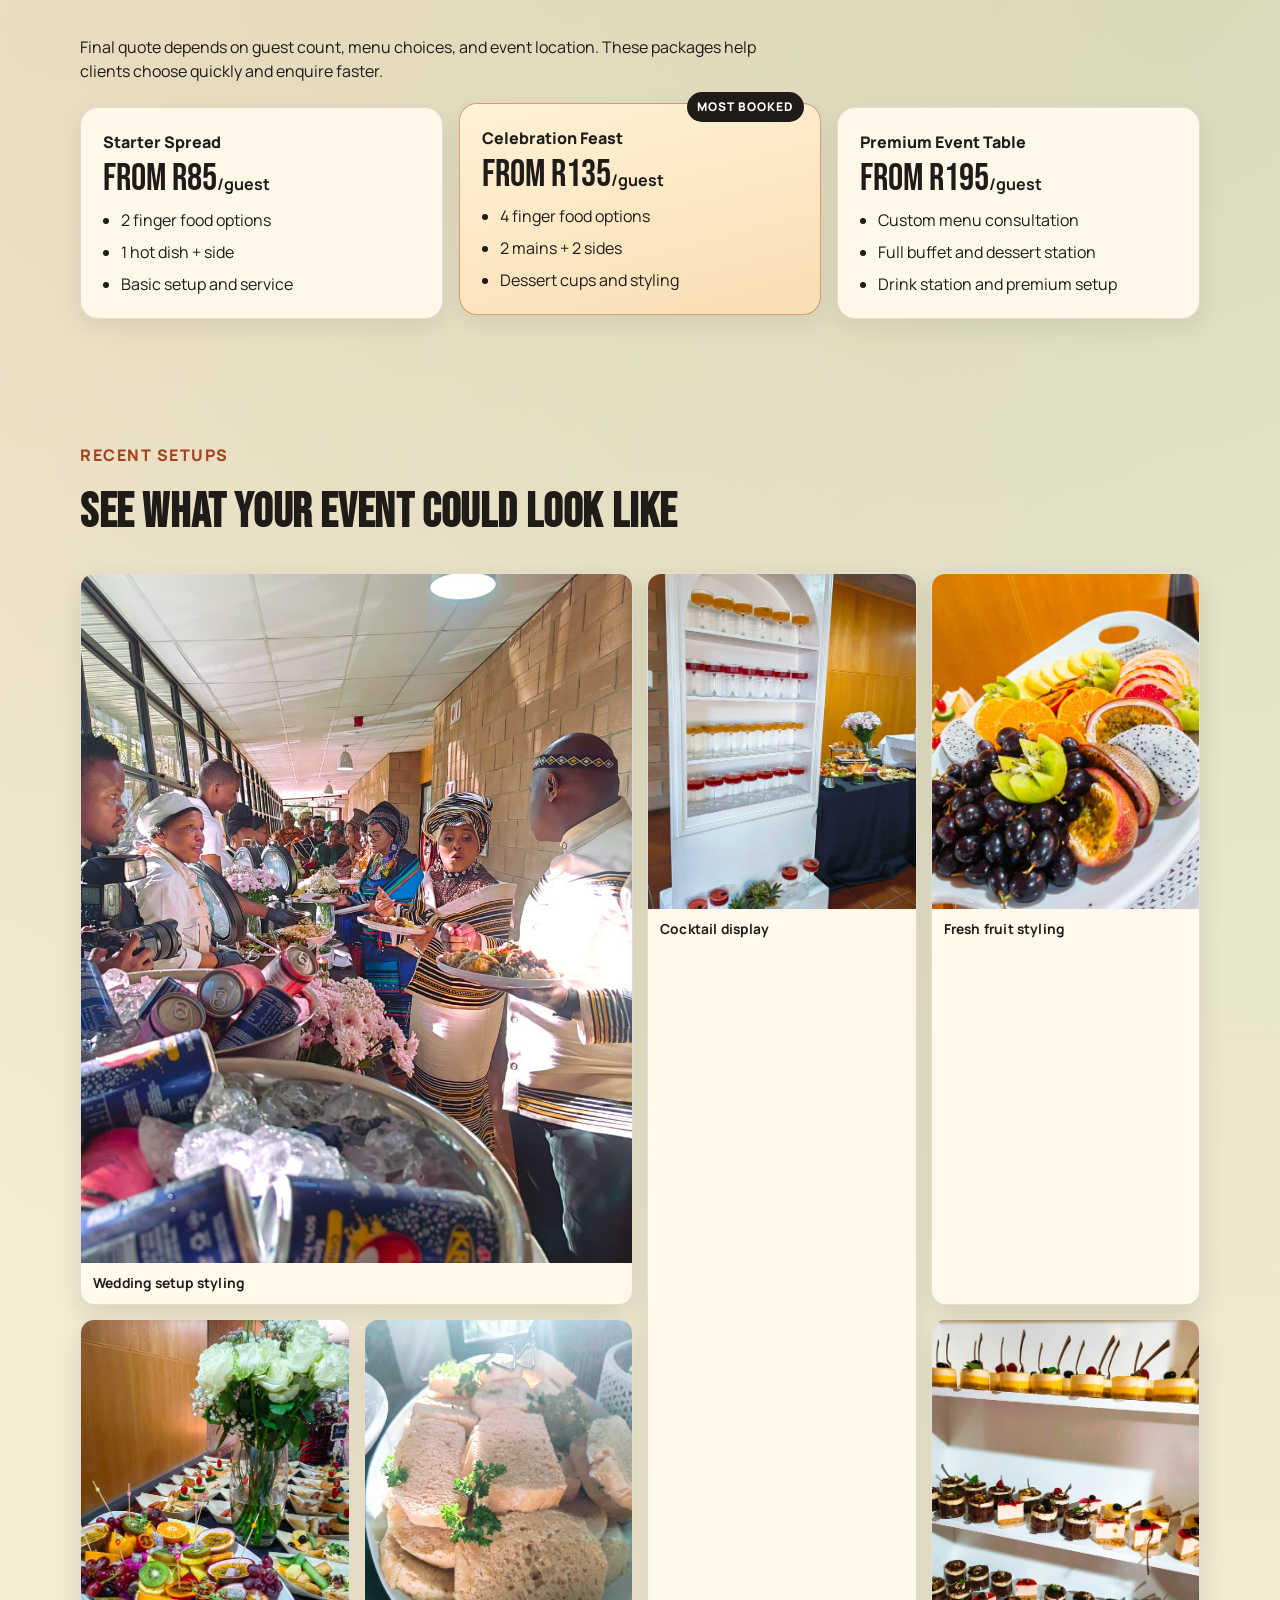
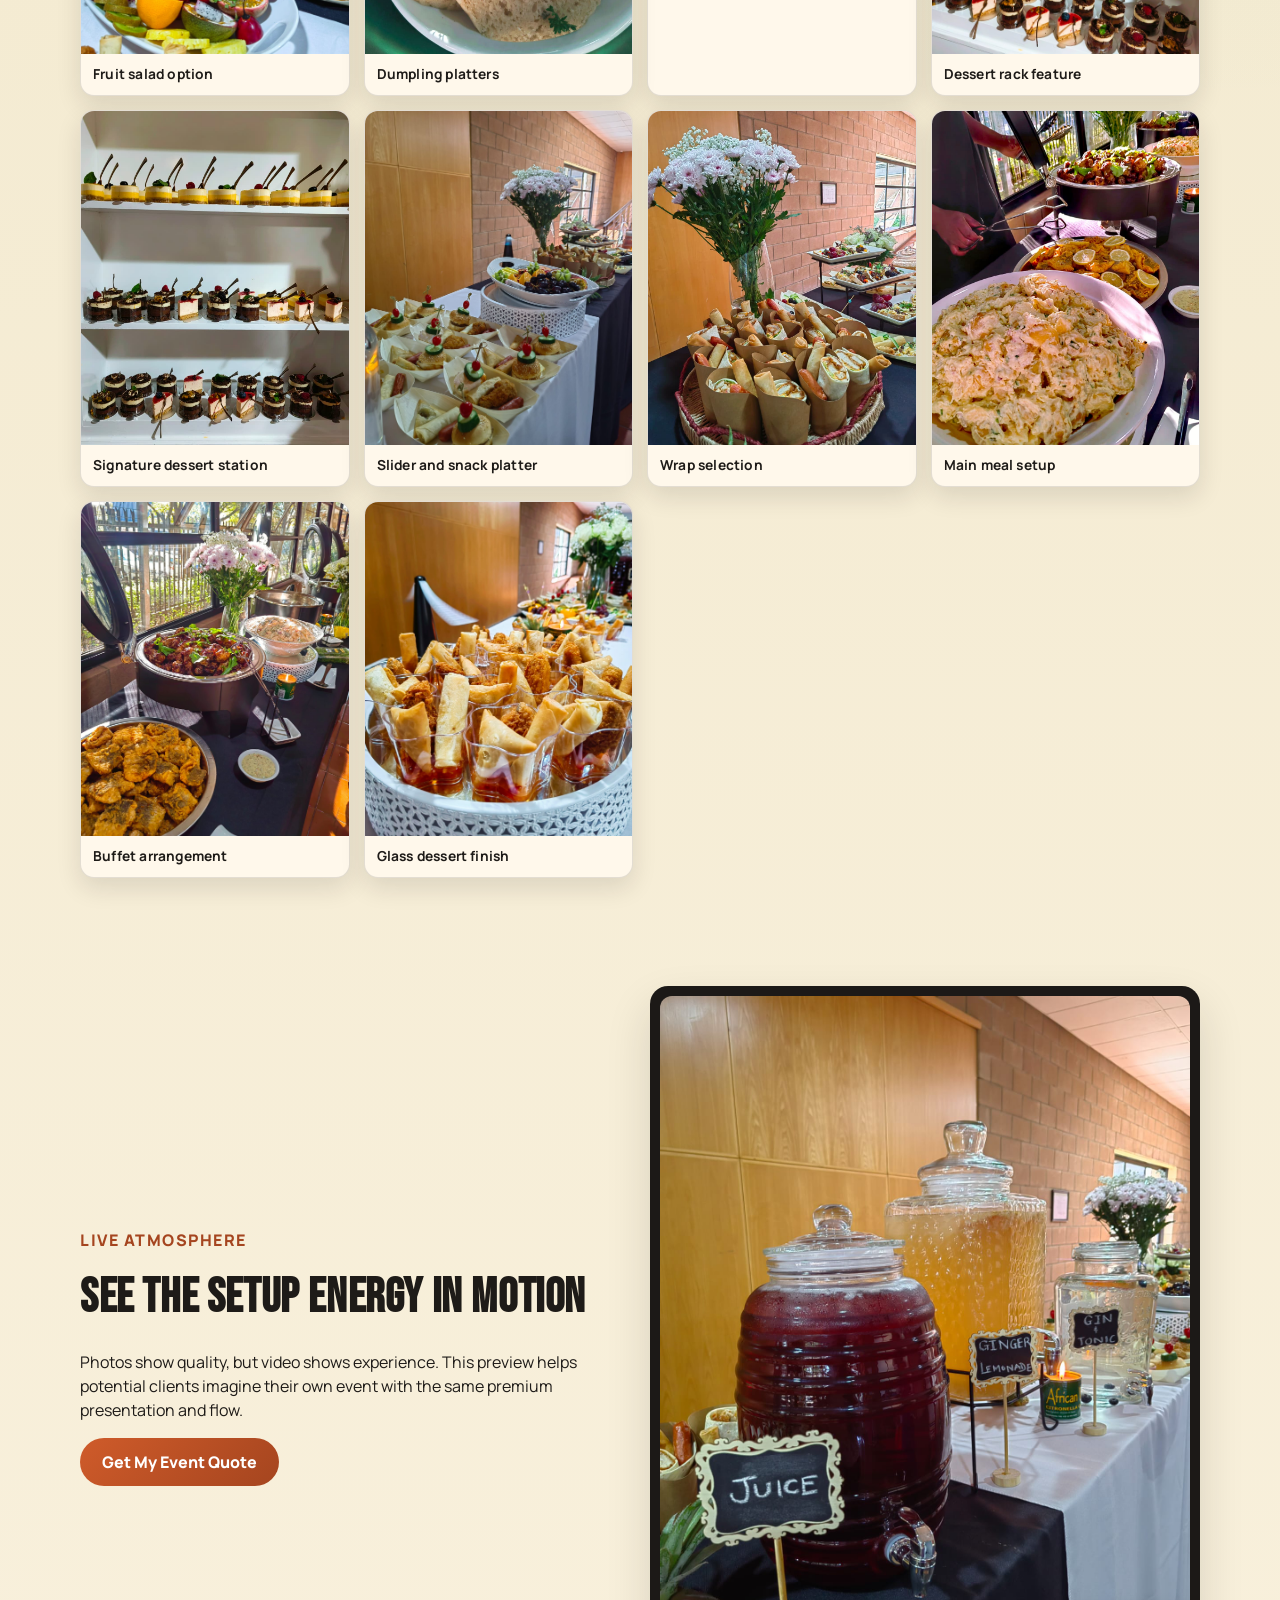
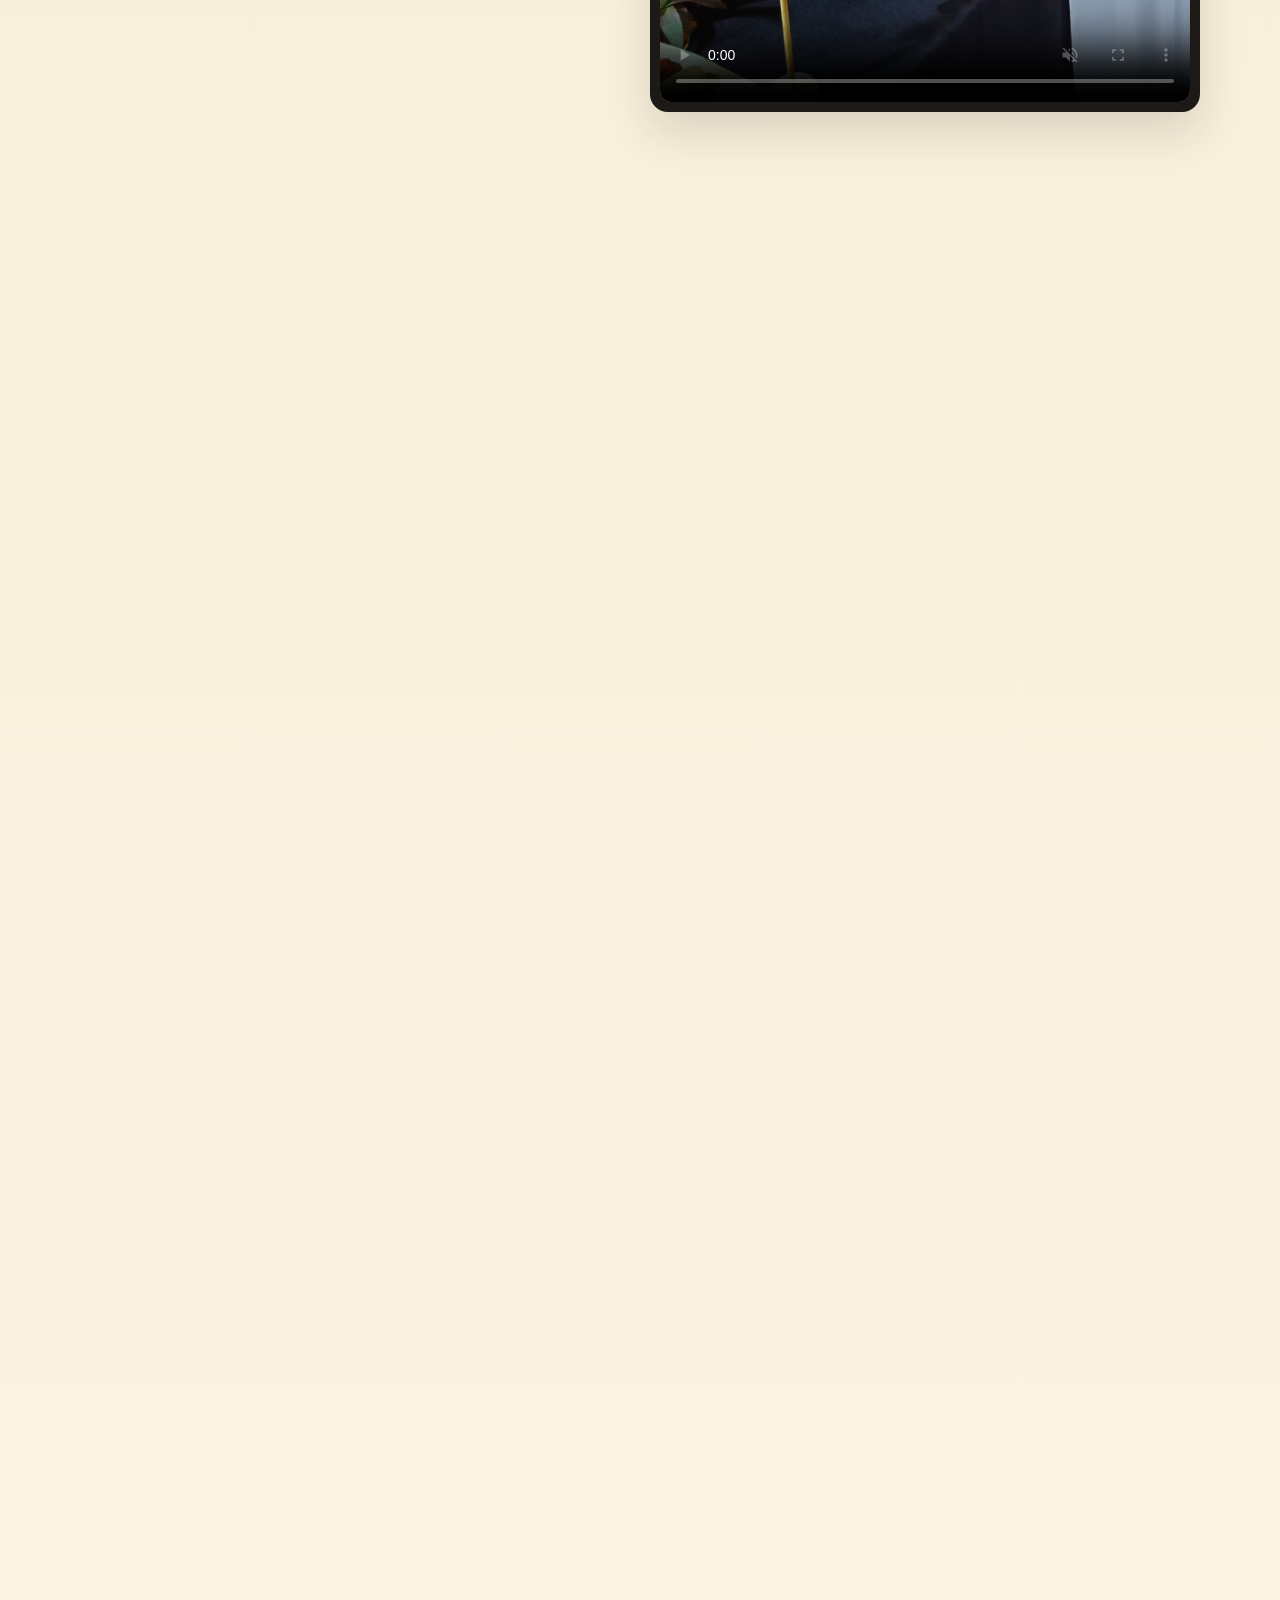
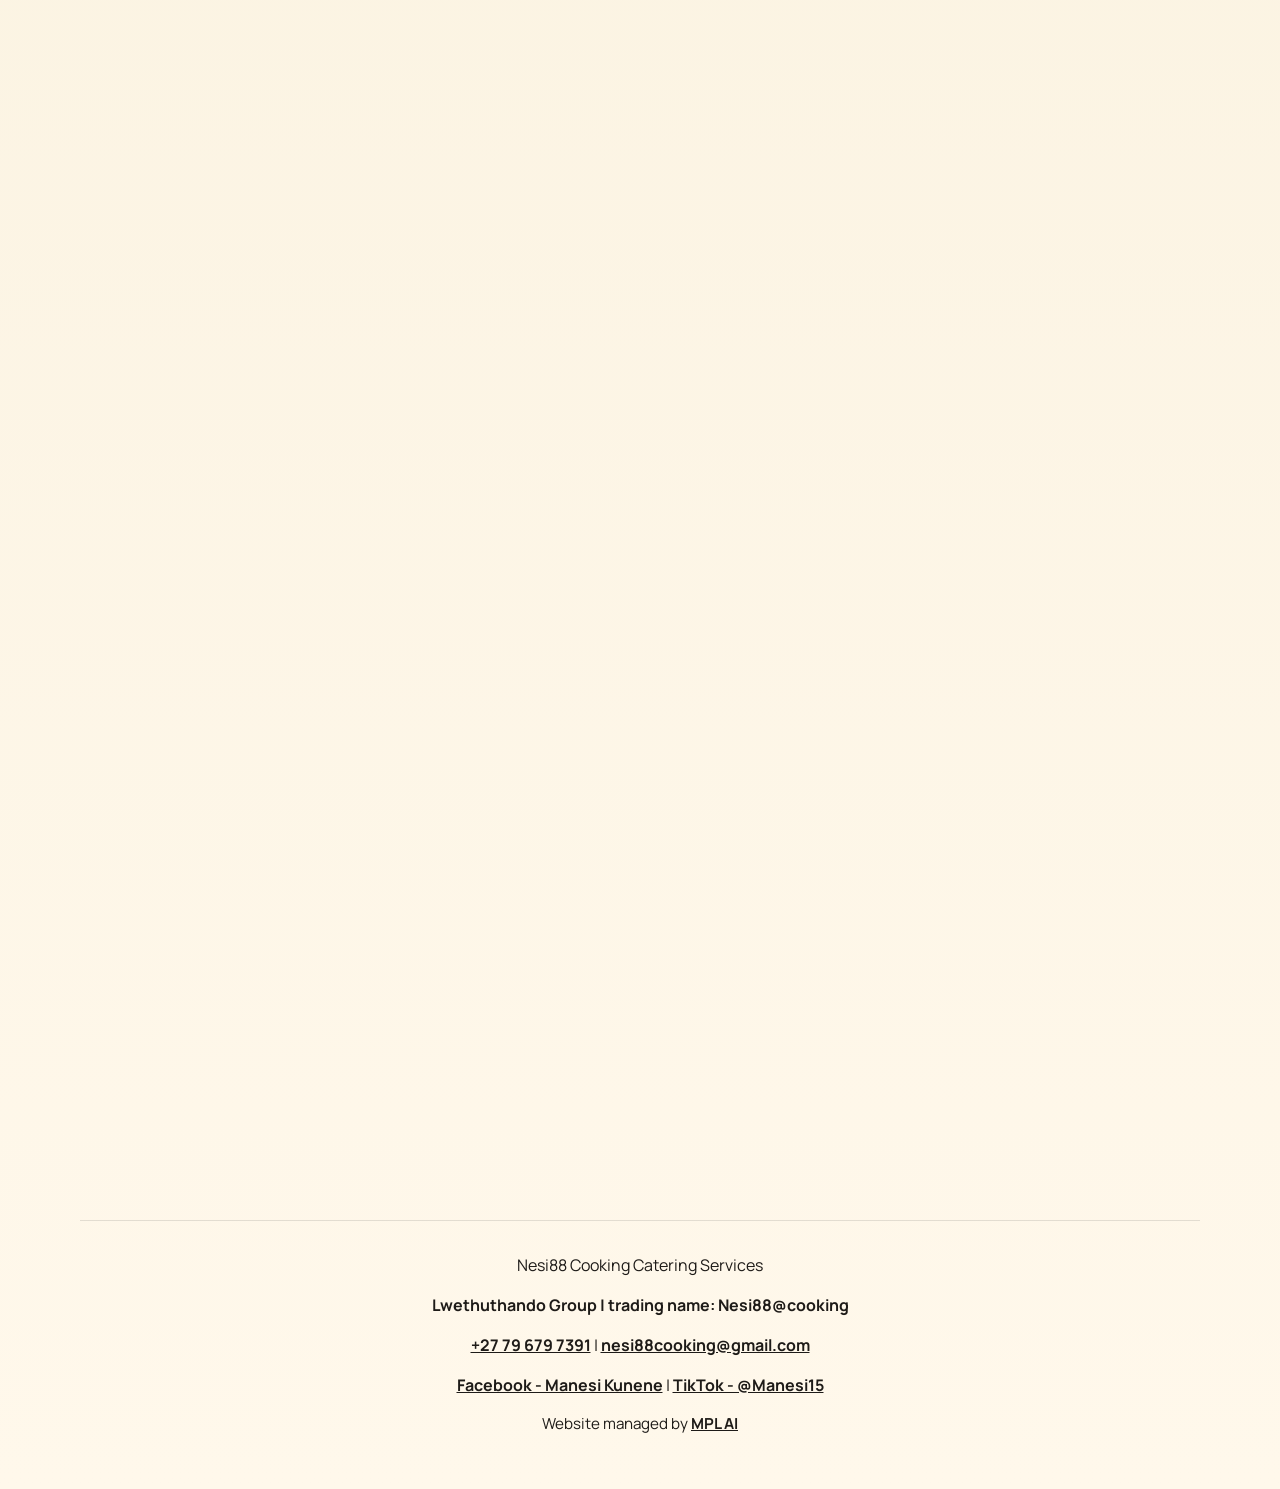
==== commit 4372b603: "commmit new look" ====
--- a/index.html
+++ b/index.html
@@ -3,7 +3,7 @@
 <head>
   <meta charset="UTF-8">
   <meta name="viewport" content="width=device-width, initial-scale=1.0">
-  <meta name="description" content="Nesi88 Cooking provides stylish catering for corporate events, private celebrations, and intimate functions in and around Birch Acres.">
+  <meta name="description" content="Nesi88 Cooking, trading as Nesi88@cooking under Lwethuthando Group, provides stylish catering for corporate events, private celebrations, and intimate functions in and around Birch Acres.">
   <title>Nesi88 Cooking | Catering Services</title>
   <link rel="preconnect" href="https://fonts.googleapis.com">
   <link rel="preconnect" href="https://fonts.gstatic.com" crossorigin>
@@ -54,10 +54,16 @@
           <p class="eyebrow">Serving appetite and quality is our obsession</p>
           <h1>Catering That Looks Good, Tastes Better, And Wins The Room</h1>
           <p class="hero-text">From elegant desserts to full event spreads, Nesi88 Cooking creates menus that turn your function into a memorable experience.</p>
+          <p class="brand-note"><strong>Lwethuthando Group</strong> trading name: <strong>Nesi88@cooking</strong></p>
 
           <div class="hero-cta">
             <a class="btn" href="#book">Get a Fast Quote</a>
             <a class="btn btn-outline" href="https://wa.me/27796797391" target="_blank" rel="noopener">WhatsApp Booking</a>
+          </div>
+
+          <div class="social-inline" aria-label="Social media accounts">
+            <a href="https://www.facebook.com/ManesiKunene" target="_blank" rel="noopener">Facebook: Manesi Kunene</a>
+            <a href="https://www.tiktok.com/@manesi15" target="_blank" rel="noopener">TikTok: @Manesi15</a>
           </div>
 
           <ul class="trust-points" aria-label="Service highlights">
@@ -68,7 +74,7 @@
         </div>
 
         <div class="hero-visual">
-          <img src="poster.jpeg" alt="Nesi88 Cooking catering services poster" loading="eager">
+          <img src="images/burgers.jpeg" alt="Nesi88 Cooking catering services poster" loading="eager">
         </div>
       </div>
     </section>
@@ -149,15 +155,54 @@
         <h2>See What Your Event Could Look Like</h2>
 
         <div class="gallery-grid">
-          <img src="images/menu.jpeg" alt="Event food table with plated options" loading="lazy">
-          <img src="images/desert.jpeg" alt="Mini desserts served in cups" loading="lazy">
-          <img src="images/desert2.jpeg" alt="Dessert display with assorted mini cakes" loading="lazy">
-          <img src="images/desert3.jpeg" alt="Dessert station with cheesecakes and cups" loading="lazy">
-          <img src="images/juice.jpeg" alt="Refreshing juice station setup" loading="lazy">
-          <img src="images/wraps.jpeg" alt="Basket of wraps and finger foods" loading="lazy">
-          <img src="images/burgers.jpeg" alt="Slider burgers and finger snacks served for events" loading="lazy">
-          <img src="images/salds.jpeg" alt="Hot meals and side dishes in catering setup" loading="lazy">
-          <img src="images/desert on rack.jpeg" alt="Tiered dessert rack for catered event" loading="lazy">
+          <figure class="gallery-card featured">
+            <img src="images/xhosa wedding.jpeg" alt="Elegant wedding buffet setup by Nesi88 Cooking" loading="lazy">
+            <figcaption>Wedding setup styling</figcaption>
+          </figure>
+          <figure class="gallery-card tall">
+            <img src="images/cocktail-rack.jpeg" alt="Cocktail drinks and event refreshment rack" loading="lazy">
+            <figcaption>Cocktail display</figcaption>
+          </figure>
+          <figure class="gallery-card">
+            <img src="images/fruit-bowl.jpeg" alt="Fresh fruit bowl and table styling" loading="lazy">
+            <figcaption>Fresh fruit styling</figcaption>
+          </figure>
+          <figure class="gallery-card">
+            <img src="images/fruit-salad.jpeg" alt="Fruit salad catering option" loading="lazy">
+            <figcaption>Fruit salad option</figcaption>
+          </figure>
+          <figure class="gallery-card">
+            <img src="images/dumpling.jpeg" alt="Savory dumpling catering platter" loading="lazy">
+            <figcaption>Dumpling platters</figcaption>
+          </figure>
+          <figure class="gallery-card">
+            <img src="images/desert on rack.jpeg" alt="Tiered dessert rack for catered event" loading="lazy">
+            <figcaption>Dessert rack feature</figcaption>
+          </figure>
+          <figure class="gallery-card">
+            <img src="images/desert3.jpeg" alt="Dessert station with cheesecakes and cups" loading="lazy">
+            <figcaption>Signature dessert station</figcaption>
+          </figure>
+          <figure class="gallery-card">
+            <img src="images/burgers.jpeg" alt="Slider burgers and finger snacks served for events" loading="lazy">
+            <figcaption>Slider and snack platter</figcaption>
+          </figure>
+          <figure class="gallery-card">
+            <img src="images/wraps.jpeg" alt="Basket of wraps and finger foods" loading="lazy">
+            <figcaption>Wrap selection</figcaption>
+          </figure>
+          <figure class="gallery-card">
+            <img src="images/salds.jpeg" alt="Hot meals and side dishes in catering setup" loading="lazy">
+            <figcaption>Main meal setup</figcaption>
+          </figure>
+          <figure class="gallery-card">
+            <img src="images/menu.jpeg" alt="Event food table with plated options" loading="lazy">
+            <figcaption>Buffet arrangement</figcaption>
+          </figure>
+          <figure class="gallery-card">
+            <img src="images/inglass.jpeg" alt="Styled dessert served in glass cups" loading="lazy">
+            <figcaption>Glass dessert finish</figcaption>
+          </figure>
         </div>
       </div>
     </section>
@@ -291,6 +336,8 @@
             <li>Email: nesi88cooking@gmail.com</li>
             <li>Address: 5264 Modumela Street, Birch Acres</li>
             <li>Instagram: @nesi88cooking</li>
+            <li>Facebook: Manesi Kunene</li>
+            <li>TikTok: @Manesi15</li>
           </ul>
         </div>
 
@@ -360,7 +407,9 @@
   <footer id="contact" class="site-footer">
     <div class="container footer-wrap">
       <p>Nesi88 Cooking Catering Services</p>
+      <p class="legal-name">Lwethuthando Group | trading name: Nesi88@cooking</p>
       <p><a href="tel:+27796797391">+27 79 679 7391</a> | <a href="mailto:nesi88cooking@gmail.com">nesi88cooking@gmail.com</a></p>
+      <p><a href="https://www.facebook.com/ManesiKunene" target="_blank" rel="noopener">Facebook - Manesi Kunene</a> | <a href="https://www.tiktok.com/@manesi15" target="_blank" rel="noopener">TikTok - @Manesi15</a></p>
       <p class="managed-by">Website managed by <a href="https://www.mplai.co.za" target="_blank" rel="noopener">MPL AI</a></p>
     </div>
   </footer>
--- a/styles.css
+++ b/styles.css
@@ -294,6 +294,40 @@
   max-width: 52ch;
 }
 
+.brand-note {
+  margin: 12px 0 0;
+  padding: 10px 14px;
+  display: inline-block;
+  background: rgba(255, 255, 255, 0.65);
+  border: 1px solid rgba(30, 27, 24, 0.15);
+  border-radius: 999px;
+  font-size: 0.94rem;
+}
+
+.social-inline {
+  margin-top: 16px;
+  display: flex;
+  flex-wrap: wrap;
+  gap: 10px;
+}
+
+.social-inline a {
+  text-decoration: none;
+  color: var(--ink);
+  font-weight: 700;
+  font-size: 0.92rem;
+  background: #fff7e8;
+  border: 1px solid rgba(30, 27, 24, 0.12);
+  border-radius: 999px;
+  padding: 8px 12px;
+}
+
+.social-inline a:hover,
+.social-inline a:focus-visible {
+  border-color: rgba(165, 69, 31, 0.48);
+  background: #fff2db;
+}
+
 .hero-cta {
   margin: 22px 0;
   display: flex;
@@ -467,16 +501,44 @@
 .gallery-grid {
   margin-top: 24px;
   display: grid;
-  grid-template-columns: repeat(3, 1fr);
-  gap: 12px;
-}
-
-.gallery-grid img {
+  grid-template-columns: repeat(4, minmax(0, 1fr));
+  gap: 14px;
+}
+
+.gallery-card {
+  margin: 0;
+  background: #fff8eb;
+  border-radius: 14px;
+  border: 1px solid rgba(30, 27, 24, 0.12);
+  overflow: hidden;
+  box-shadow: 0 10px 24px rgba(30, 27, 24, 0.12);
+  transition: transform 0.2s ease, box-shadow 0.2s ease;
+}
+
+.gallery-card:hover {
+  transform: translateY(-3px);
+  box-shadow: 0 18px 32px rgba(30, 27, 24, 0.18);
+}
+
+.gallery-card.featured {
+  grid-column: span 2;
+}
+
+.gallery-card.tall {
+  grid-row: span 2;
+}
+
+.gallery-card img {
   width: 100%;
   aspect-ratio: 4 / 5;
   object-fit: cover;
-  border-radius: 14px;
-  box-shadow: 0 8px 20px rgba(0, 0, 0, 0.12);
+}
+
+.gallery-card figcaption {
+  padding: 10px 12px;
+  font-size: 0.86rem;
+  font-weight: 700;
+  letter-spacing: 0.2px;
 }
 
 .showcase-grid {
@@ -672,6 +734,11 @@
 .managed-by {
   margin-top: 10px;
   font-size: 0.95rem;
+}
+
+.legal-name {
+  margin-top: 4px;
+  font-weight: 700;
 }
 
 .floating-cta {
@@ -904,7 +971,6 @@
 @media (max-width: 760px) {
   .service-grid,
   .pricing-grid,
-  .gallery-grid,
   .steps,
   .testimonial-grid,
   .menu-items-grid,
@@ -912,7 +978,17 @@
     grid-template-columns: 1fr;
   }
 
-  .gallery-grid img {
+  .gallery-grid {
+    grid-template-columns: 1fr;
+  }
+
+  .gallery-card.featured,
+  .gallery-card.tall {
+    grid-column: auto;
+    grid-row: auto;
+  }
+
+  .gallery-card img {
     aspect-ratio: 16 / 11;
   }
 
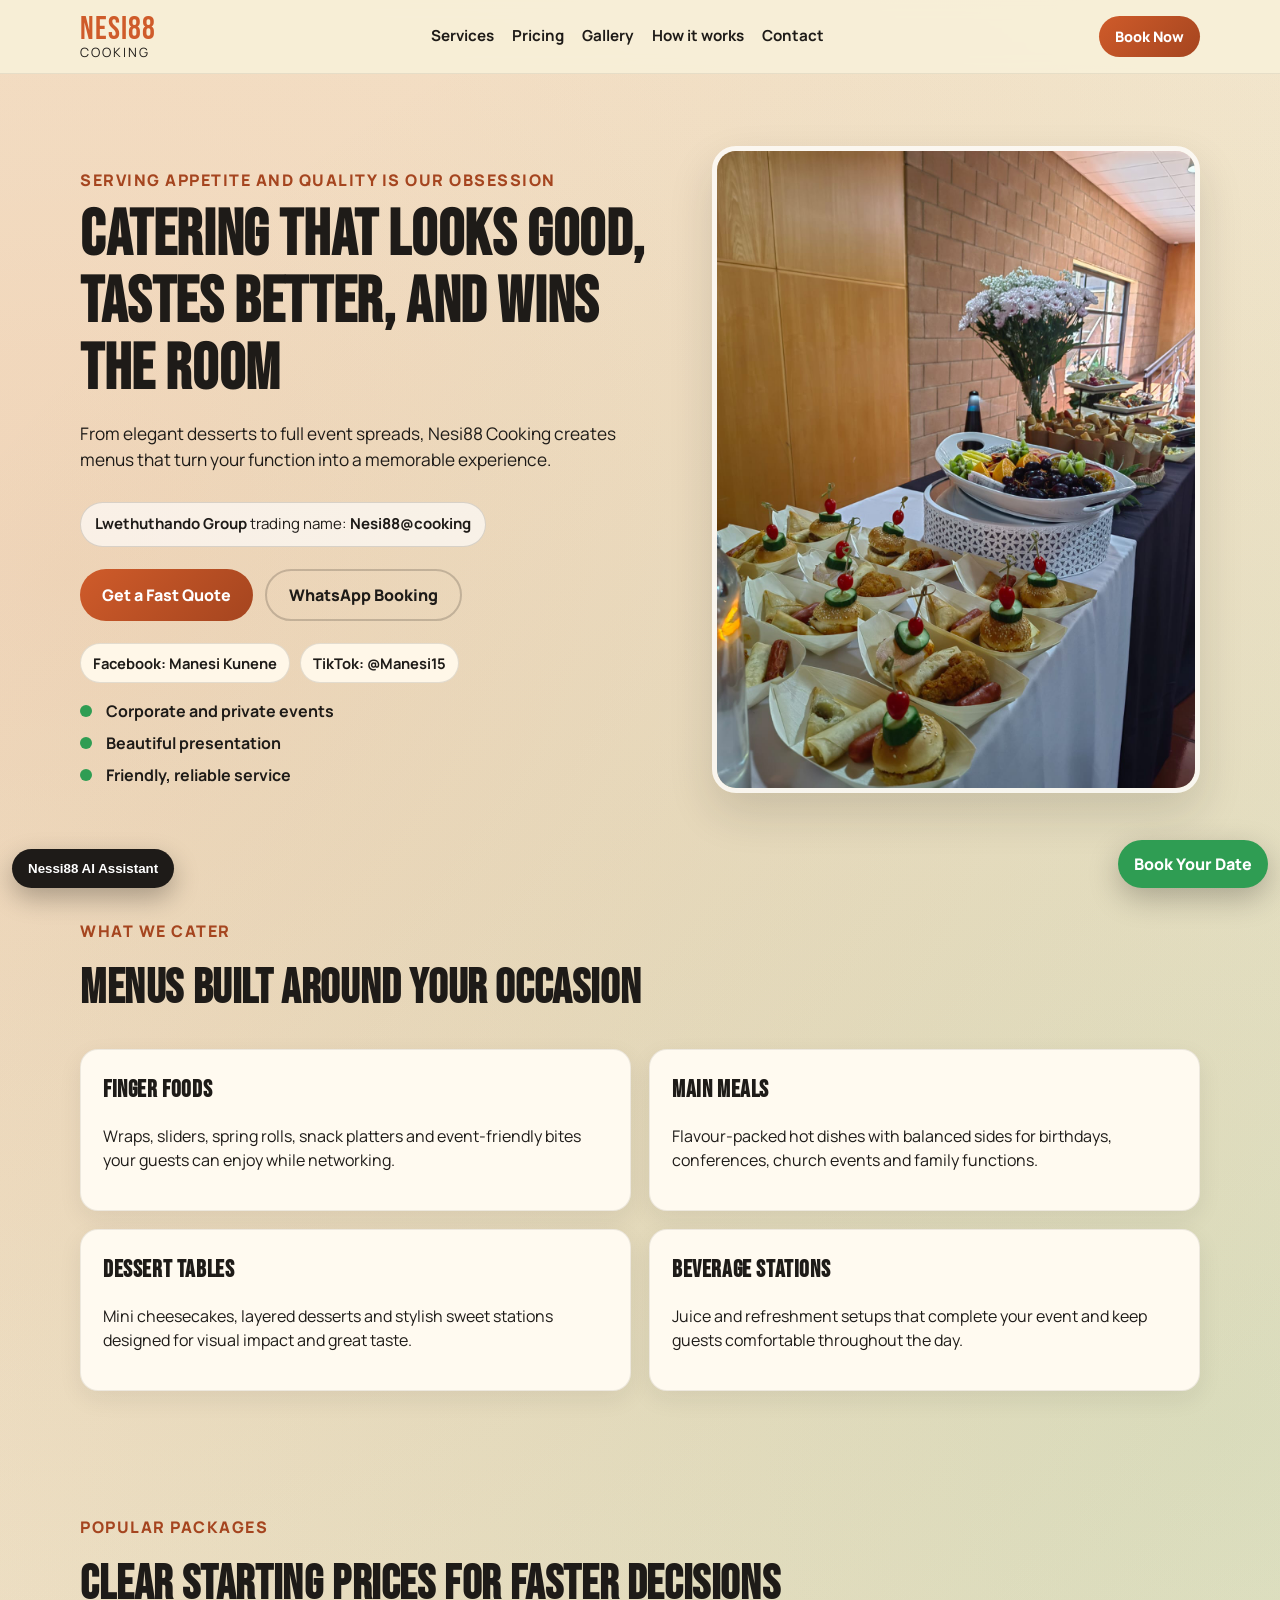
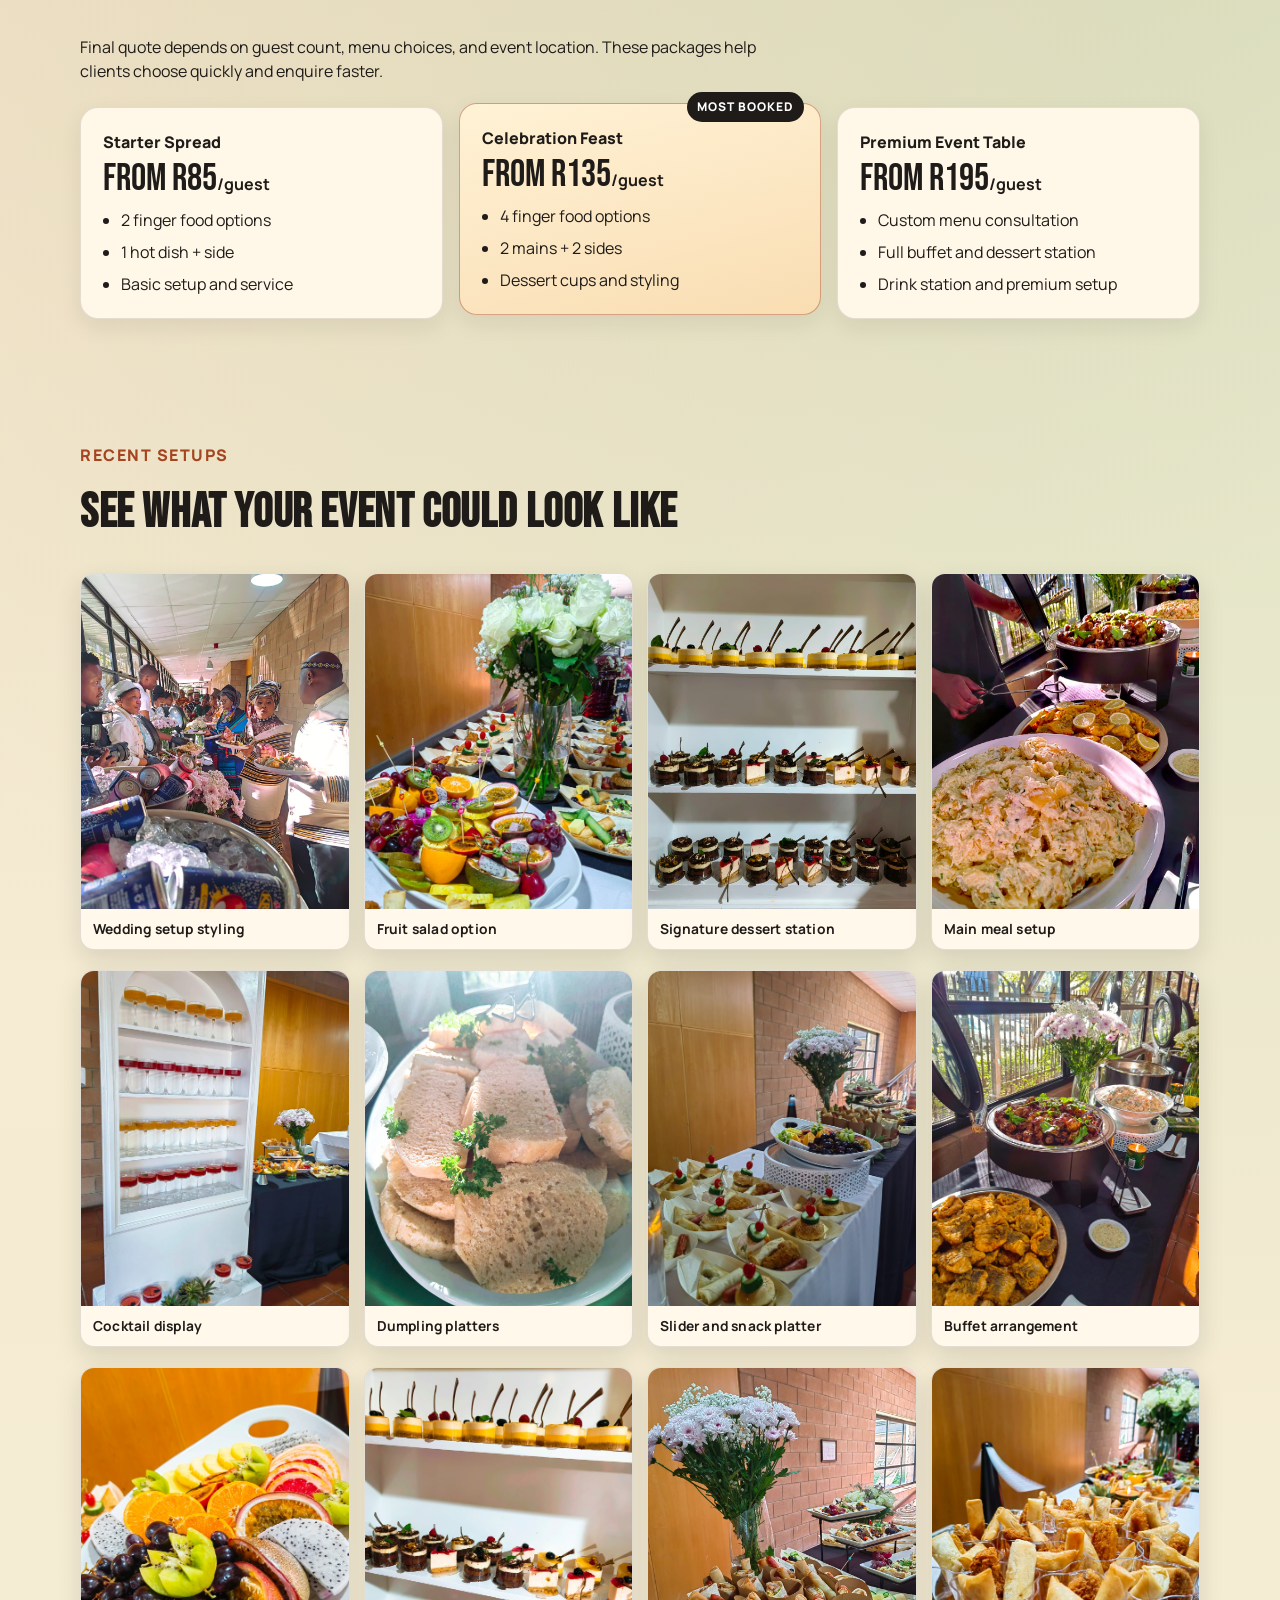
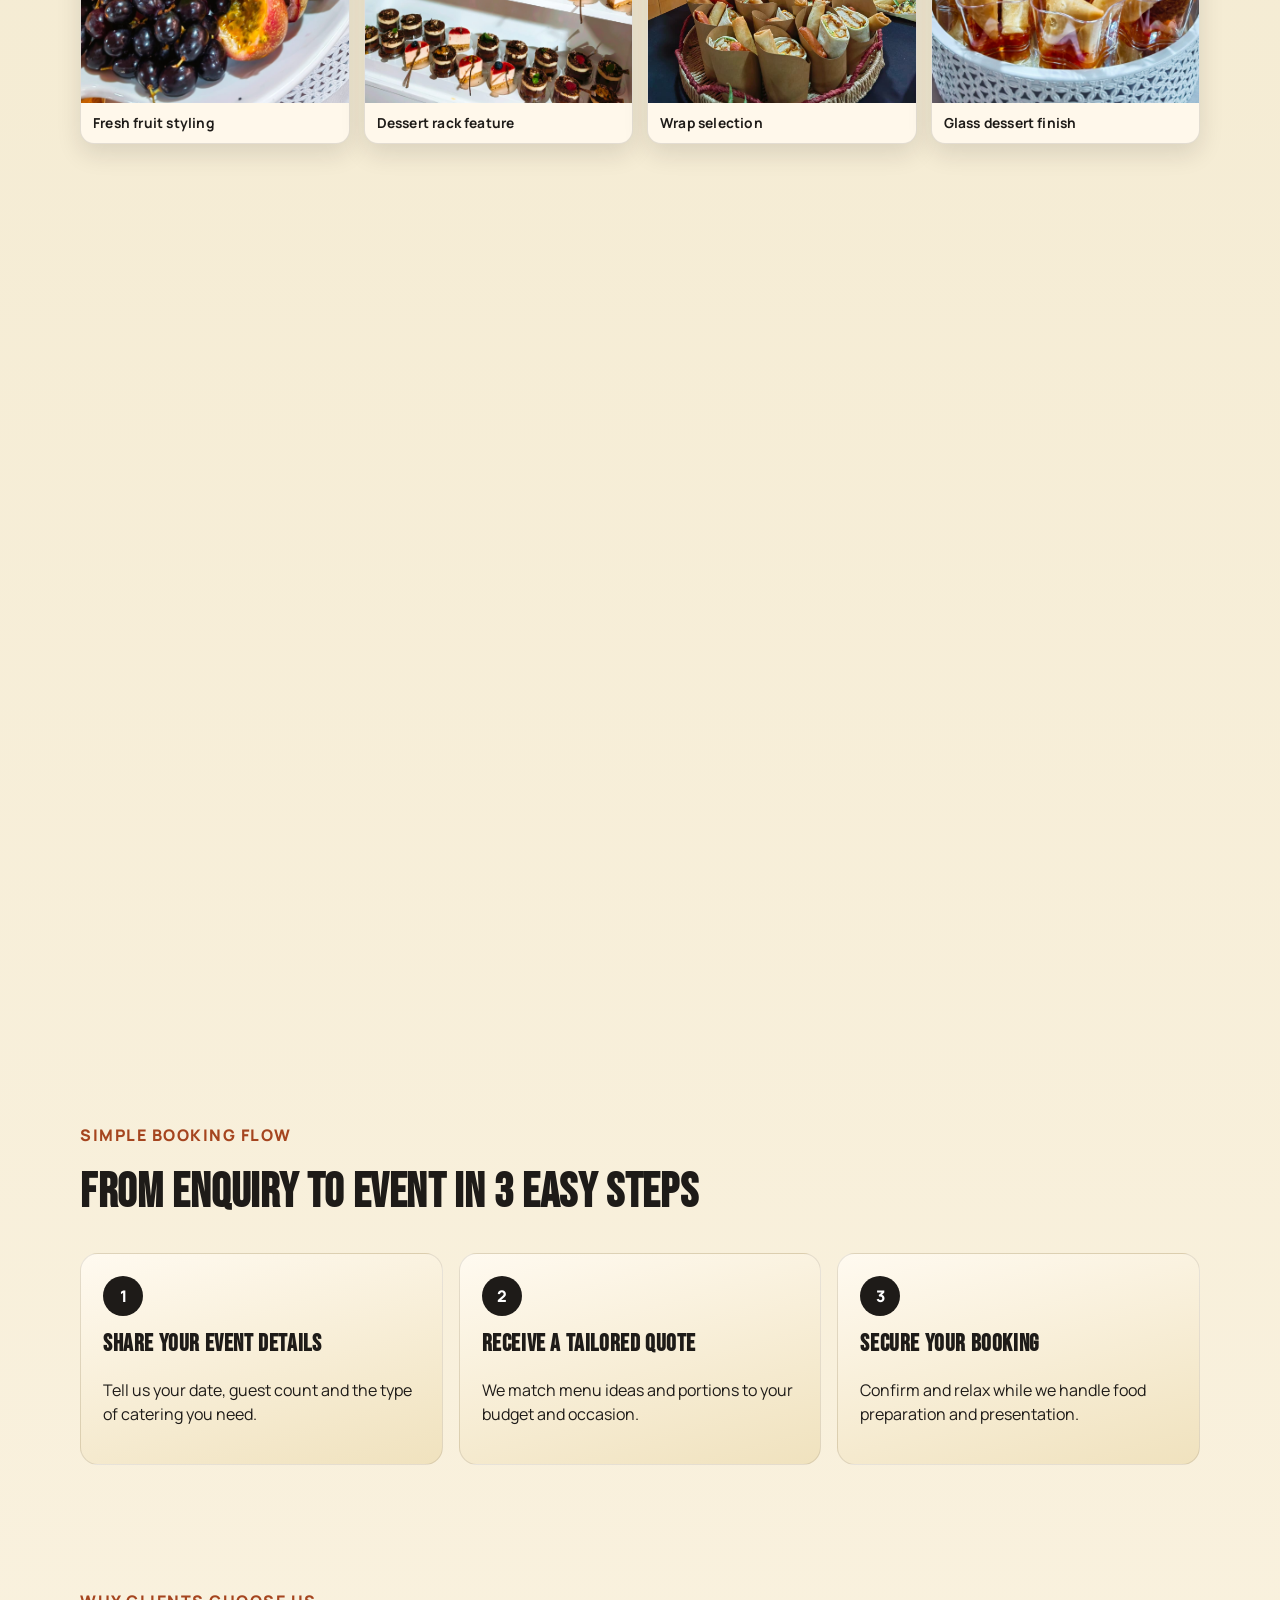
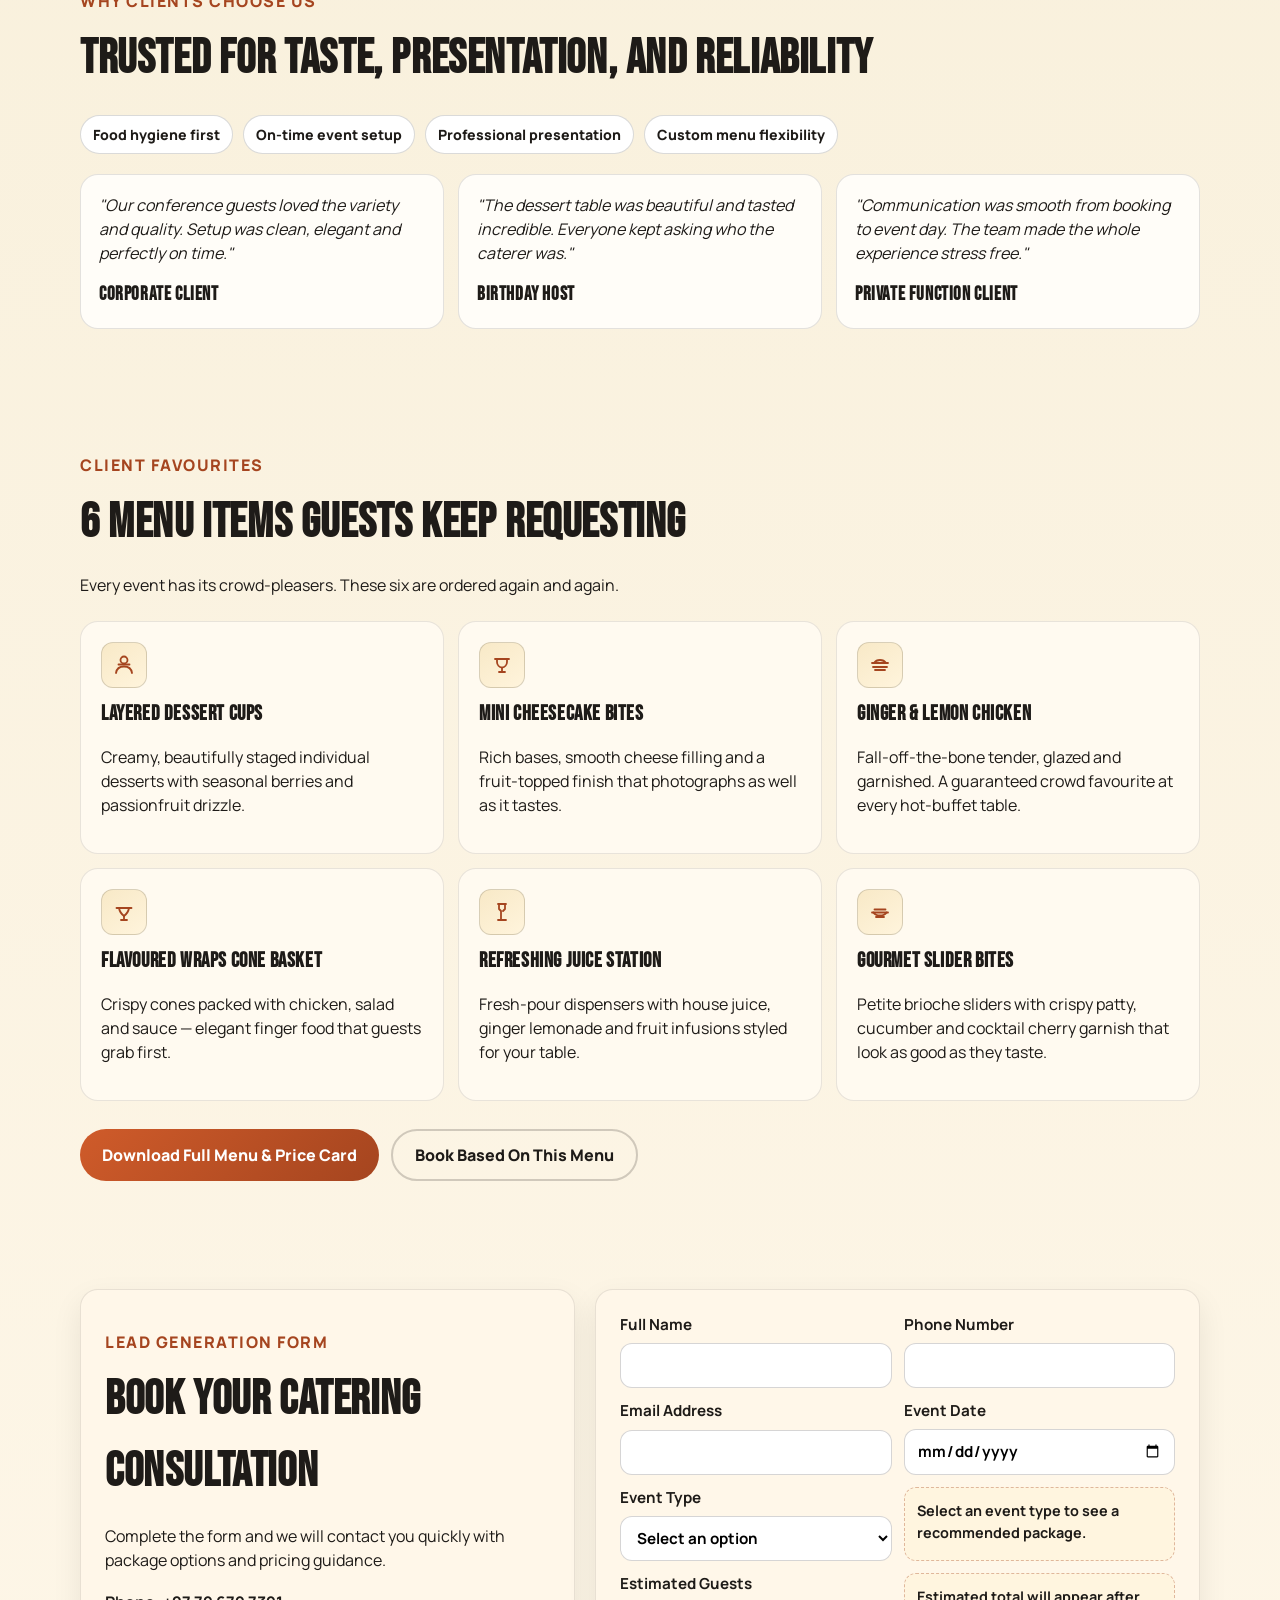
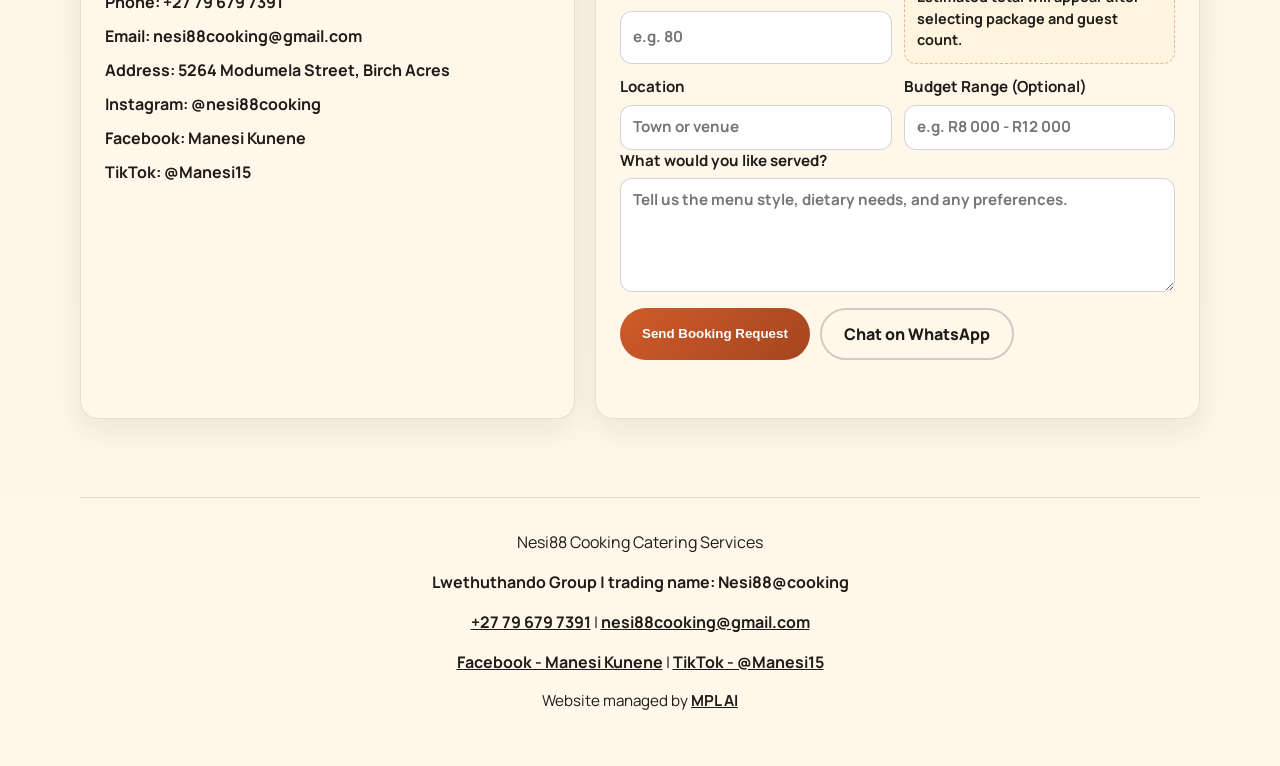
==== commit 184a2b48: "commmit new look" ====
--- a/index.html
+++ b/index.html
@@ -286,32 +286,74 @@
 
         <div class="menu-items-grid">
           <article class="menu-item-card">
-            <span class="menu-icon">&#127857;</span>
+            <span class="menu-icon" aria-hidden="true">
+              <svg viewBox="0 0 24 24" role="img" focusable="false">
+                <circle cx="12" cy="7" r="3.5"></circle>
+                <path d="M4 20c.6-4.2 3.7-6.5 8-6.5s7.4 2.3 8 6.5"></path>
+                <path d="M6.5 11.5h11"></path>
+              </svg>
+            </span>
             <h3>Layered Dessert Cups</h3>
             <p>Creamy, beautifully staged individual desserts with seasonal berries and passionfruit drizzle.</p>
           </article>
           <article class="menu-item-card">
-            <span class="menu-icon">&#127863;</span>
+            <span class="menu-icon" aria-hidden="true">
+              <svg viewBox="0 0 24 24" role="img" focusable="false">
+                <path d="M5 6h14"></path>
+                <path d="M7 6v3c0 2.9 2.2 5.2 5 5.6V19"></path>
+                <path d="M17 6v3c0 2.9-2.2 5.2-5 5.6"></path>
+                <path d="M9 19h6"></path>
+              </svg>
+            </span>
             <h3>Mini Cheesecake Bites</h3>
             <p>Rich bases, smooth cheese filling and a fruit-topped finish that photographs as well as it tastes.</p>
           </article>
           <article class="menu-item-card">
-            <span class="menu-icon">&#127828;</span>
+            <span class="menu-icon" aria-hidden="true">
+              <svg viewBox="0 0 24 24" role="img" focusable="false">
+                <path d="M4 10h16"></path>
+                <path d="M5 14h14"></path>
+                <path d="M6 10c1.4-2.1 3.5-3 6-3s4.6.9 6 3"></path>
+                <path d="M7 17h10"></path>
+              </svg>
+            </span>
             <h3>Ginger &amp; Lemon Chicken</h3>
             <p>Fall-off-the-bone tender, glazed and garnished. A guaranteed crowd favourite at every hot-buffet table.</p>
           </article>
           <article class="menu-item-card">
-            <span class="menu-icon">&#129367;</span>
+            <span class="menu-icon" aria-hidden="true">
+              <svg viewBox="0 0 24 24" role="img" focusable="false">
+                <path d="M4.5 8h15"></path>
+                <path d="M7 8c.6 3.8 2.3 6 5 8"></path>
+                <path d="M17 8c-.6 3.8-2.3 6-5 8"></path>
+                <path d="M12 16.2V20"></path>
+                <path d="M9 20h6"></path>
+              </svg>
+            </span>
             <h3>Flavoured Wraps Cone Basket</h3>
             <p>Crispy cones packed with chicken, salad and sauce — elegant finger food that guests grab first.</p>
           </article>
           <article class="menu-item-card">
-            <span class="menu-icon">&#127867;</span>
+            <span class="menu-icon" aria-hidden="true">
+              <svg viewBox="0 0 24 24" role="img" focusable="false">
+                <path d="M8 4h8"></path>
+                <path d="M9 4v5l2 2v8"></path>
+                <path d="M15 4v5l-2 2"></path>
+                <path d="M8 20h8"></path>
+              </svg>
+            </span>
             <h3>Refreshing Juice Station</h3>
             <p>Fresh-pour dispensers with house juice, ginger lemonade and fruit infusions styled for your table.</p>
           </article>
           <article class="menu-item-card">
-            <span class="menu-icon">&#127829;</span>
+            <span class="menu-icon" aria-hidden="true">
+              <svg viewBox="0 0 24 24" role="img" focusable="false">
+                <path d="M4 12.5h16"></path>
+                <path d="M5.5 12.5c1.2 2 3.5 3 6.5 3s5.3-1 6.5-3"></path>
+                <path d="M6.5 9.5h11"></path>
+                <path d="M8 17h8"></path>
+              </svg>
+            </span>
             <h3>Gourmet Slider Bites</h3>
             <p>Petite brioche sliders with crispy patty, cucumber and cocktail cherry garnish that look as good as they taste.</p>
           </article>
@@ -418,7 +460,7 @@
 
   <section class="chatbot" aria-label="AI FAQ assistant">
     <button id="chatToggle" class="chat-toggle" type="button" aria-expanded="false" aria-controls="chatWindow">
-      Ask AI
+      Nessi88 AI Assistant
     </button>
 
     <div id="chatWindow" class="chat-window" aria-hidden="true">
--- a/styles.css
+++ b/styles.css
@@ -399,9 +399,25 @@
 }
 
 .menu-icon {
-  font-size: 2.2rem;
-  display: block;
-  margin-bottom: 8px;
+  width: 46px;
+  height: 46px;
+  display: inline-flex;
+  align-items: center;
+  justify-content: center;
+  margin-bottom: 10px;
+  border-radius: 12px;
+  background: linear-gradient(145deg, #f8e9c7, #fff4dc);
+  border: 1px solid rgba(30, 27, 24, 0.16);
+}
+
+.menu-icon svg {
+  width: 24px;
+  height: 24px;
+  stroke: var(--orange-dark);
+  stroke-width: 1.8;
+  fill: none;
+  stroke-linecap: round;
+  stroke-linejoin: round;
 }
 
 .menu-item-card h3 {
@@ -500,19 +516,22 @@
 
 .gallery-grid {
   margin-top: 24px;
-  display: grid;
-  grid-template-columns: repeat(4, minmax(0, 1fr));
-  gap: 14px;
+  column-count: 4;
+  column-gap: 14px;
 }
 
 .gallery-card {
   margin: 0;
+  display: inline-block;
+  width: 100%;
+  margin-bottom: 14px;
   background: #fff8eb;
   border-radius: 14px;
   border: 1px solid rgba(30, 27, 24, 0.12);
   overflow: hidden;
   box-shadow: 0 10px 24px rgba(30, 27, 24, 0.12);
   transition: transform 0.2s ease, box-shadow 0.2s ease;
+  break-inside: avoid;
 }
 
 .gallery-card:hover {
@@ -521,11 +540,11 @@
 }
 
 .gallery-card.featured {
-  grid-column: span 2;
+  grid-column: auto;
 }
 
 .gallery-card.tall {
-  grid-row: span 2;
+  grid-row: auto;
 }
 
 .gallery-card img {
@@ -963,6 +982,10 @@
     grid-template-columns: 1fr;
   }
 
+  .gallery-grid {
+    column-count: 3;
+  }
+
   .hero {
     padding-top: 42px;
   }
@@ -979,7 +1002,7 @@
   }
 
   .gallery-grid {
-    grid-template-columns: 1fr;
+    column-count: 1;
   }
 
   .gallery-card.featured,
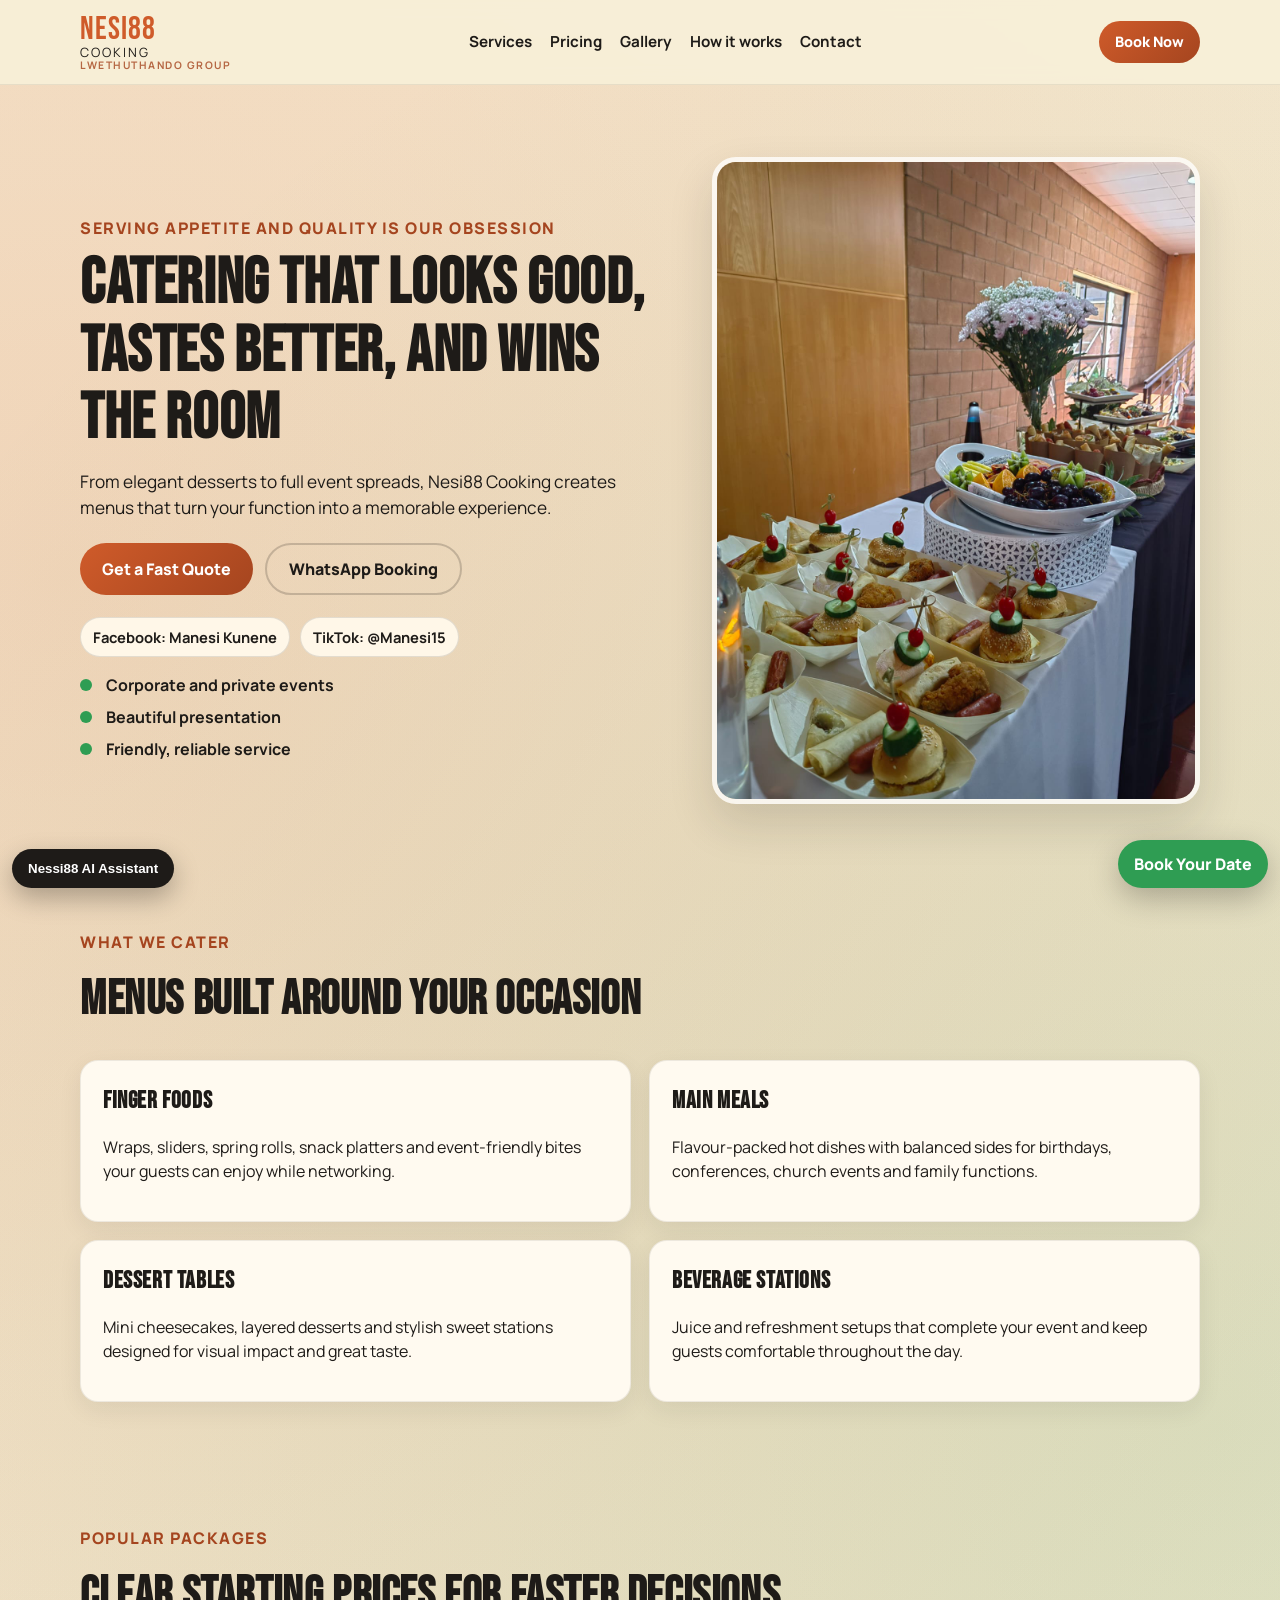
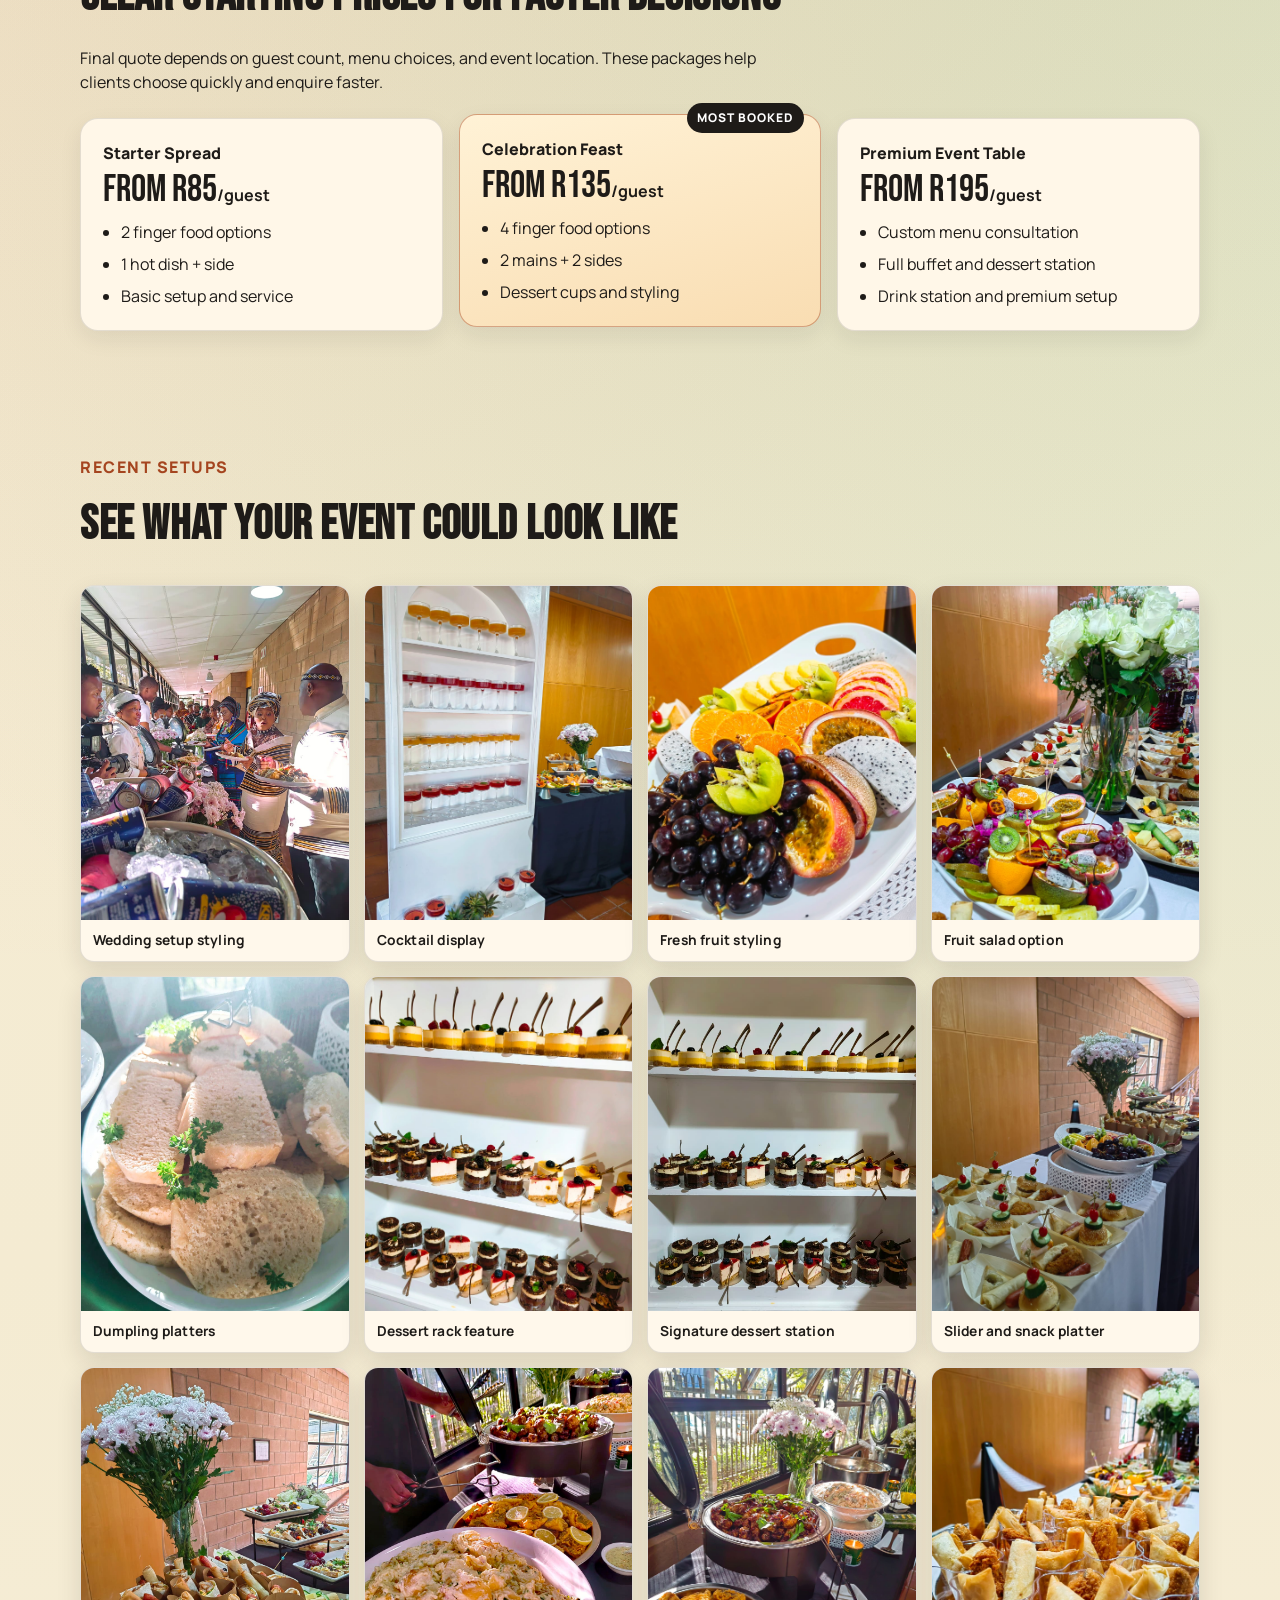
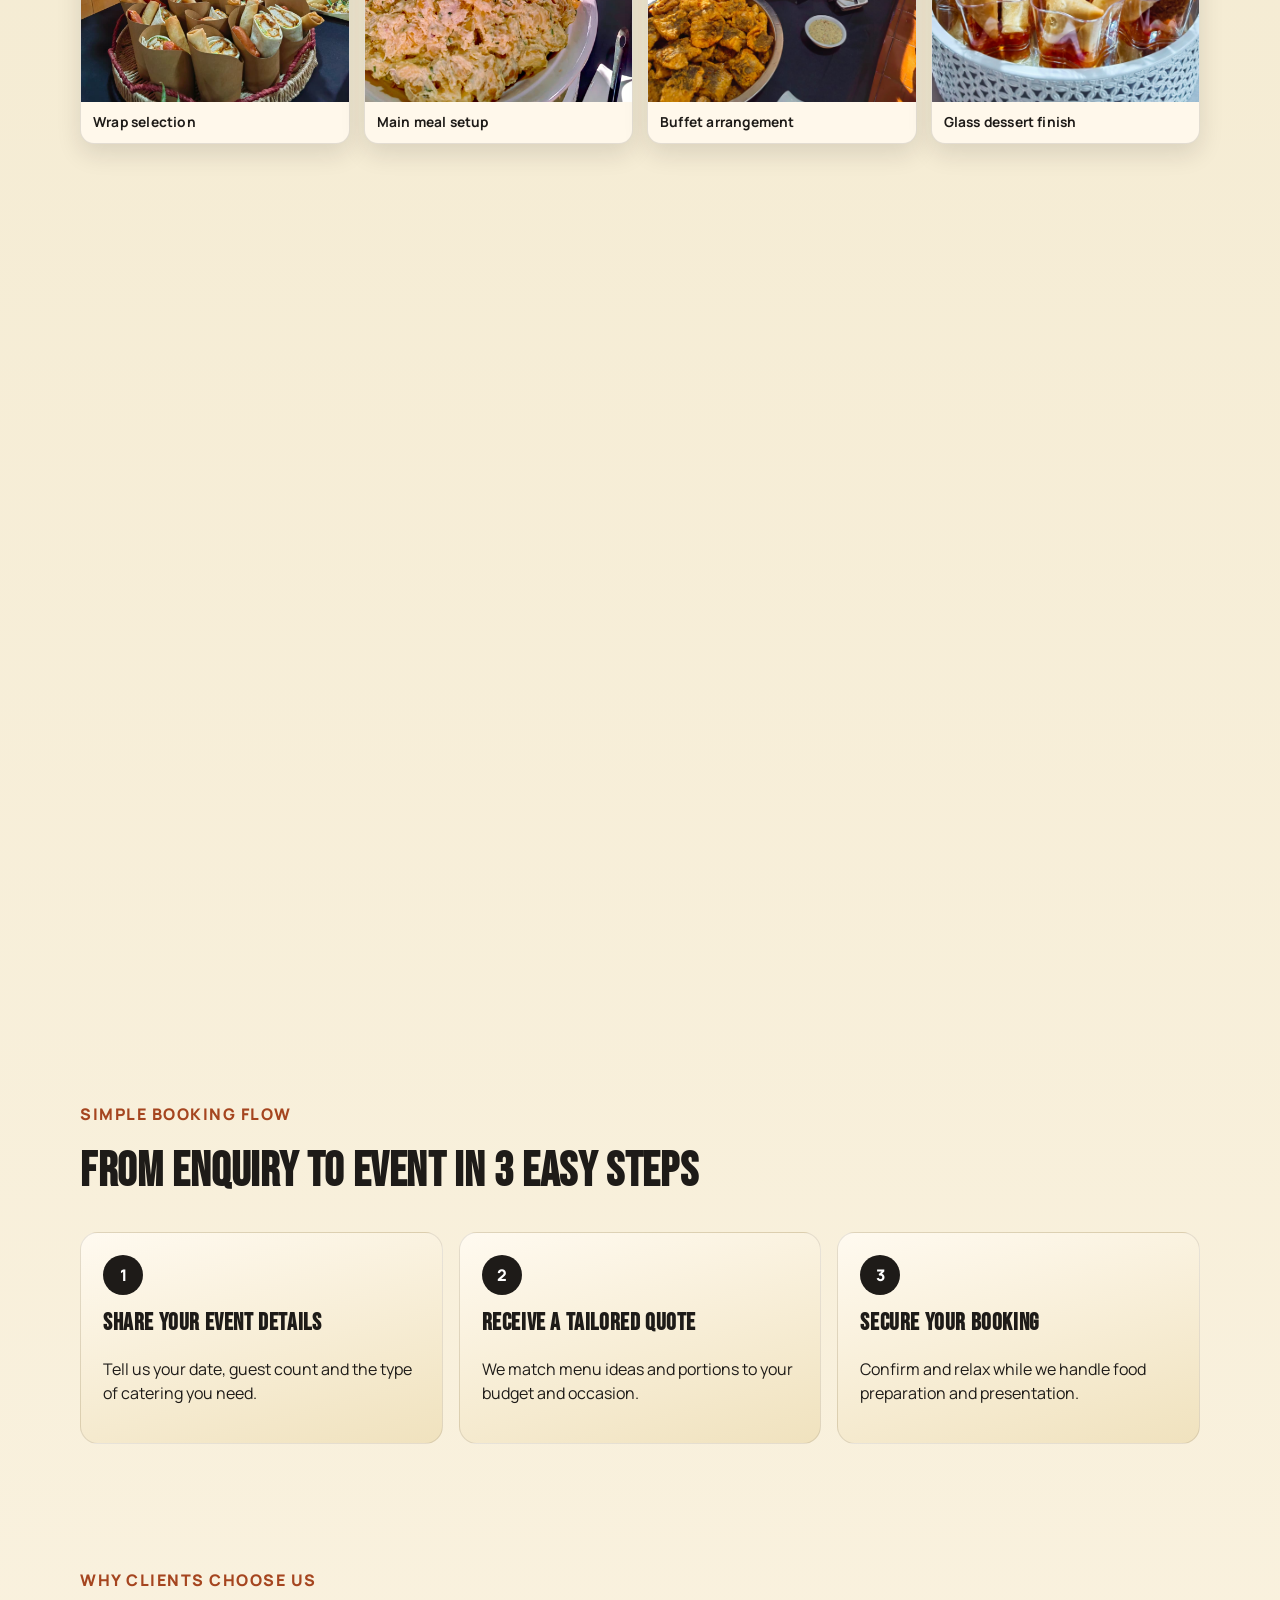
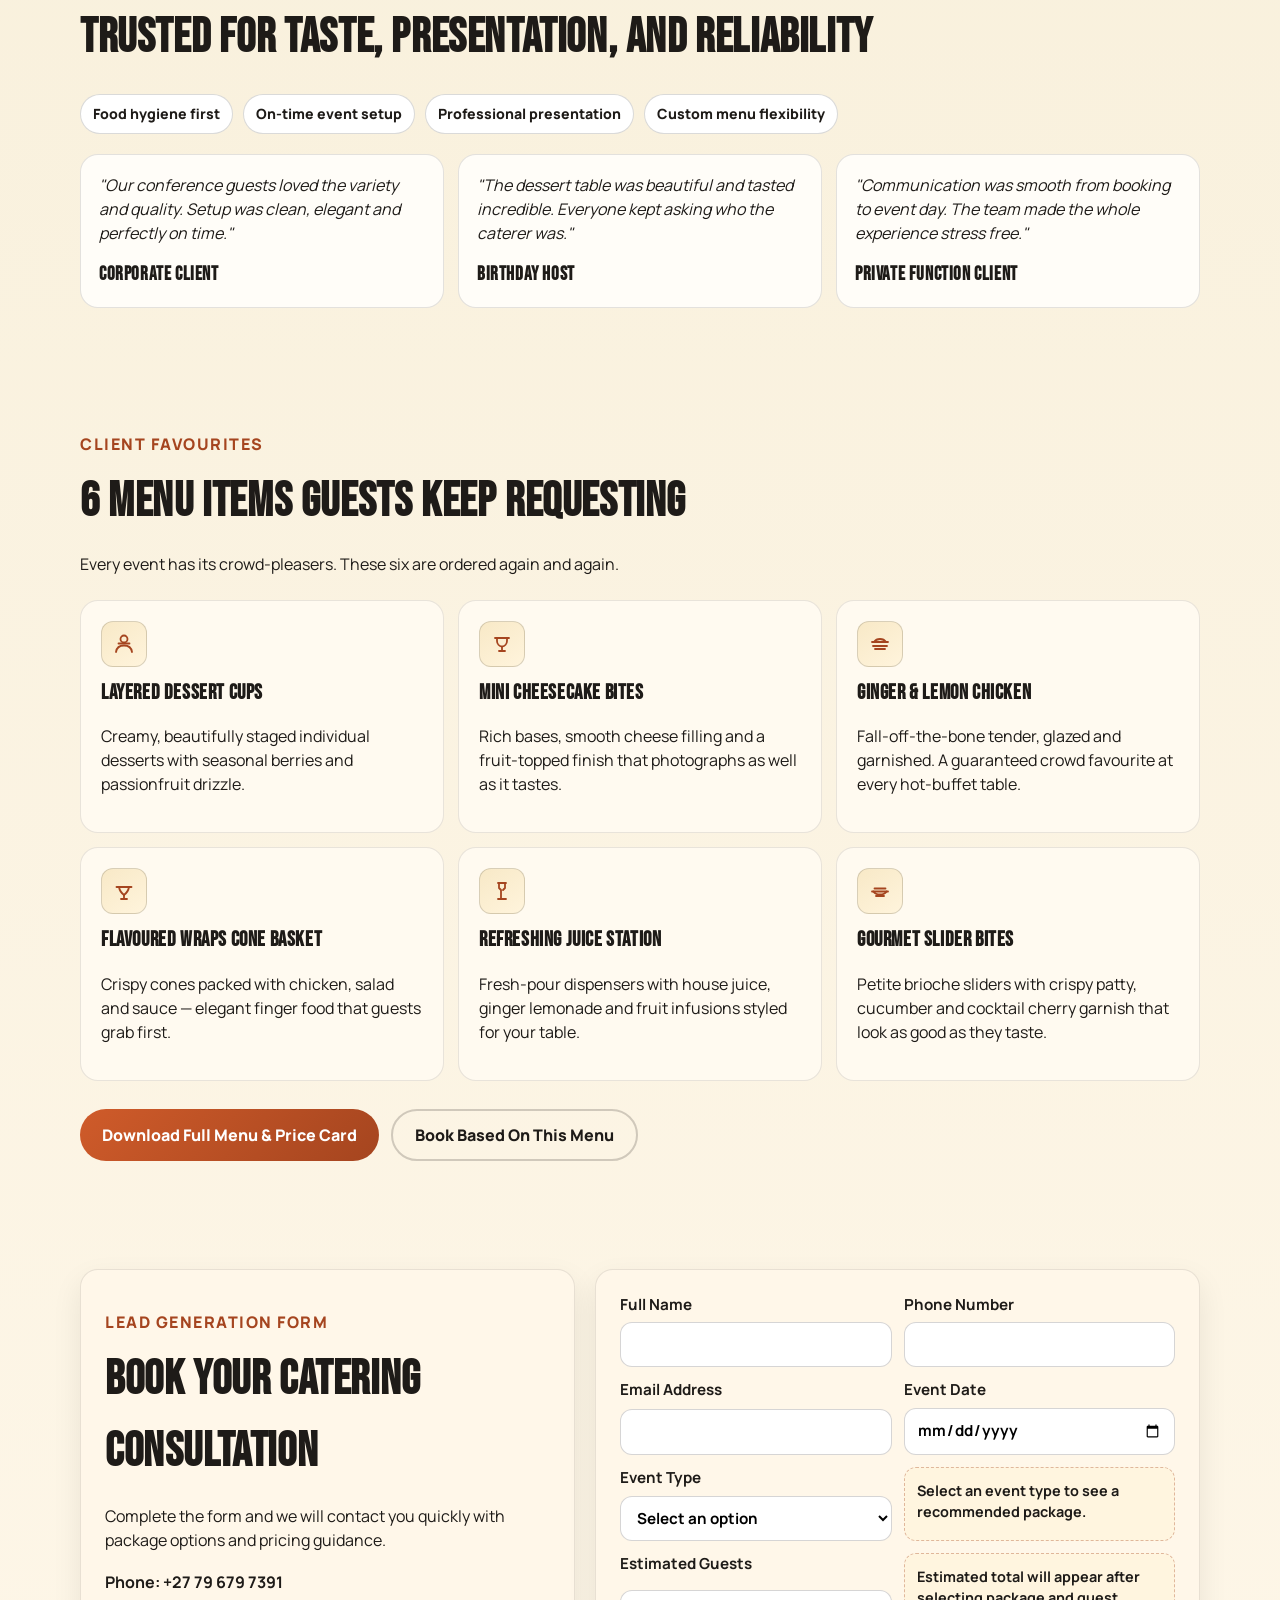
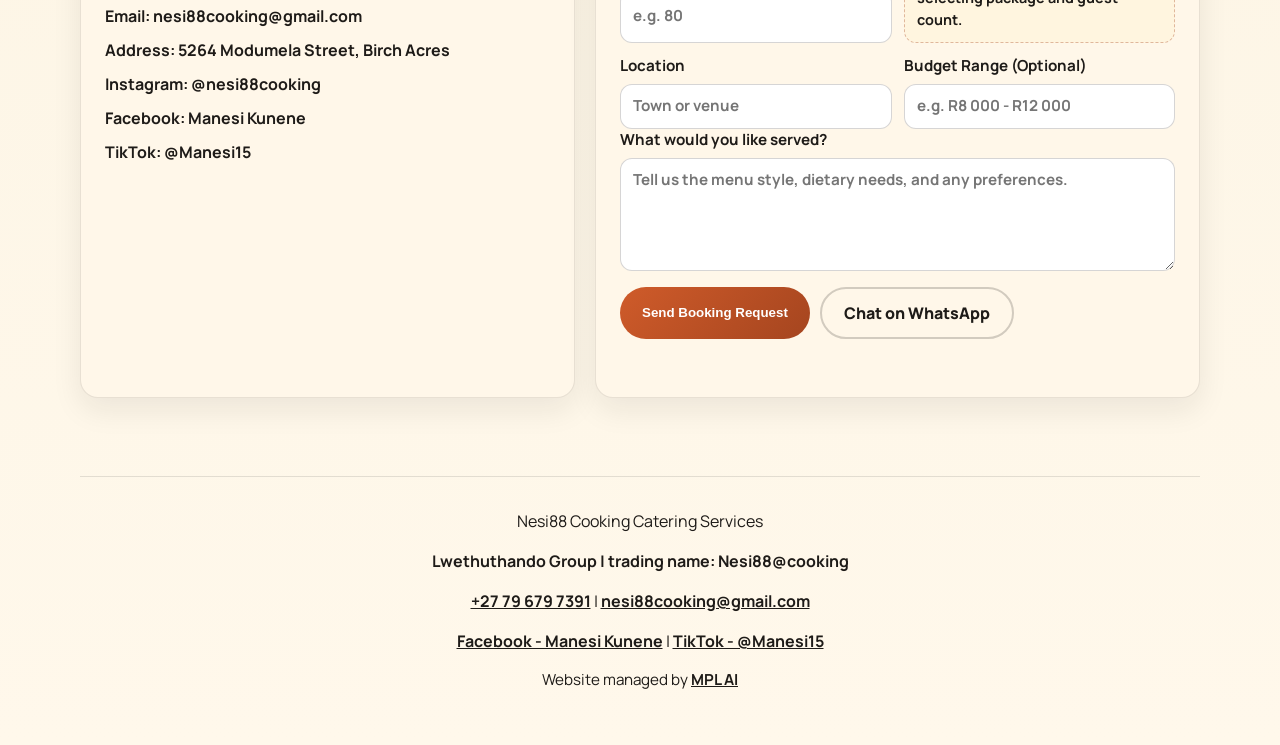
==== commit c2733c31: "new updates" ====
--- a/index.html
+++ b/index.html
@@ -27,6 +27,7 @@
       <a class="logo" href="#home" aria-label="Nesi88 Cooking home">
         <span class="logo-main">Nesi88</span>
         <span class="logo-sub">Cooking</span>
+        <span class="logo-group">Lwethuthando Group</span>
       </a>
 
       <button class="mobile-menu-toggle" id="mobileMenuToggle" type="button" aria-expanded="false" aria-controls="mainNav" aria-label="Toggle navigation menu">
@@ -54,11 +55,10 @@
           <p class="eyebrow">Serving appetite and quality is our obsession</p>
           <h1>Catering That Looks Good, Tastes Better, And Wins The Room</h1>
           <p class="hero-text">From elegant desserts to full event spreads, Nesi88 Cooking creates menus that turn your function into a memorable experience.</p>
-          <p class="brand-note"><strong>Lwethuthando Group</strong> trading name: <strong>Nesi88@cooking</strong></p>
 
           <div class="hero-cta">
             <a class="btn" href="#book">Get a Fast Quote</a>
-            <a class="btn btn-outline" href="https://wa.me/27796797391" target="_blank" rel="noopener">WhatsApp Booking</a>
+            <a class="btn btn-outline" href="https://wa.me/27796797381" target="_blank" rel="noopener">WhatsApp Booking</a>
           </div>
 
           <div class="social-inline" aria-label="Social media accounts">
@@ -156,7 +156,7 @@
 
         <div class="gallery-grid">
           <figure class="gallery-card featured">
-            <img src="images/xhosa wedding.jpeg" alt="Elegant wedding buffet setup by Nesi88 Cooking" loading="lazy">
+            <img src="images/xhosa-wedding.jpeg" alt="Elegant wedding buffet setup by Nesi88 Cooking" loading="lazy">
             <figcaption>Wedding setup styling</figcaption>
           </figure>
           <figure class="gallery-card tall">
@@ -176,7 +176,7 @@
             <figcaption>Dumpling platters</figcaption>
           </figure>
           <figure class="gallery-card">
-            <img src="images/desert on rack.jpeg" alt="Tiered dessert rack for catered event" loading="lazy">
+            <img src="images/desert-on-rack.jpeg" alt="Tiered dessert rack for catered event" loading="lazy">
             <figcaption>Dessert rack feature</figcaption>
           </figure>
           <figure class="gallery-card">
@@ -437,7 +437,7 @@
 
           <div class="form-actions">
             <button class="btn" type="submit">Send Booking Request</button>
-            <a class="btn btn-outline" id="whatsAppFallback" href="https://wa.me/27796797391" target="_blank" rel="noopener">Chat on WhatsApp</a>
+            <a class="btn btn-outline" id="whatsAppFallback" href="https://wa.me/27796797381" target="_blank" rel="noopener">Chat on WhatsApp</a>
           </div>
 
           <p id="formStatus" class="form-status" role="status" aria-live="polite"></p>
@@ -450,7 +450,7 @@
     <div class="container footer-wrap">
       <p>Nesi88 Cooking Catering Services</p>
       <p class="legal-name">Lwethuthando Group | trading name: Nesi88@cooking</p>
-      <p><a href="tel:+27796797391">+27 79 679 7391</a> | <a href="mailto:nesi88cooking@gmail.com">nesi88cooking@gmail.com</a></p>
+      <p><a href="tel:+27796797381">+27 79 679 7391</a> | <a href="mailto:nesi88cooking@gmail.com">nesi88cooking@gmail.com</a></p>
       <p><a href="https://www.facebook.com/ManesiKunene" target="_blank" rel="noopener">Facebook - Manesi Kunene</a> | <a href="https://www.tiktok.com/@manesi15" target="_blank" rel="noopener">TikTok - @Manesi15</a></p>
       <p class="managed-by">Website managed by <a href="https://www.mplai.co.za" target="_blank" rel="noopener">MPL AI</a></p>
     </div>
--- a/styles.css
+++ b/styles.css
@@ -168,6 +168,16 @@
   font-size: 0.8rem;
   letter-spacing: 2px;
   text-transform: uppercase;
+}
+
+.logo-group {
+  font-size: 0.65rem;
+  letter-spacing: 1.5px;
+  text-transform: uppercase;
+  color: var(--orange-dark);
+  font-weight: 700;
+  opacity: 0.8;
+  margin-top: 1px;
 }
 
 .main-nav {
@@ -294,16 +304,6 @@
   max-width: 52ch;
 }
 
-.brand-note {
-  margin: 12px 0 0;
-  padding: 10px 14px;
-  display: inline-block;
-  background: rgba(255, 255, 255, 0.65);
-  border: 1px solid rgba(30, 27, 24, 0.15);
-  border-radius: 999px;
-  font-size: 0.94rem;
-}
-
 .social-inline {
   margin-top: 16px;
   display: flex;
@@ -516,22 +516,19 @@
 
 .gallery-grid {
   margin-top: 24px;
-  column-count: 4;
-  column-gap: 14px;
+  display: grid;
+  grid-template-columns: repeat(4, 1fr);
+  gap: 14px;
 }
 
 .gallery-card {
   margin: 0;
-  display: inline-block;
-  width: 100%;
-  margin-bottom: 14px;
   background: #fff8eb;
   border-radius: 14px;
   border: 1px solid rgba(30, 27, 24, 0.12);
   overflow: hidden;
   box-shadow: 0 10px 24px rgba(30, 27, 24, 0.12);
   transition: transform 0.2s ease, box-shadow 0.2s ease;
-  break-inside: avoid;
 }
 
 .gallery-card:hover {
@@ -983,11 +980,11 @@
   }
 
   .gallery-grid {
-    column-count: 3;
+    grid-template-columns: repeat(3, 1fr);
   }
 
   .hero {
-    padding-top: 42px;
+    padding-top: 5px;
   }
 }
 
@@ -1002,17 +999,11 @@
   }
 
   .gallery-grid {
-    column-count: 1;
-  }
-
-  .gallery-card.featured,
-  .gallery-card.tall {
-    grid-column: auto;
-    grid-row: auto;
+    grid-template-columns: repeat(2, 1fr);
   }
 
   .gallery-card img {
-    aspect-ratio: 16 / 11;
+    aspect-ratio: 4 / 3;
   }
 
   .chatbot {
